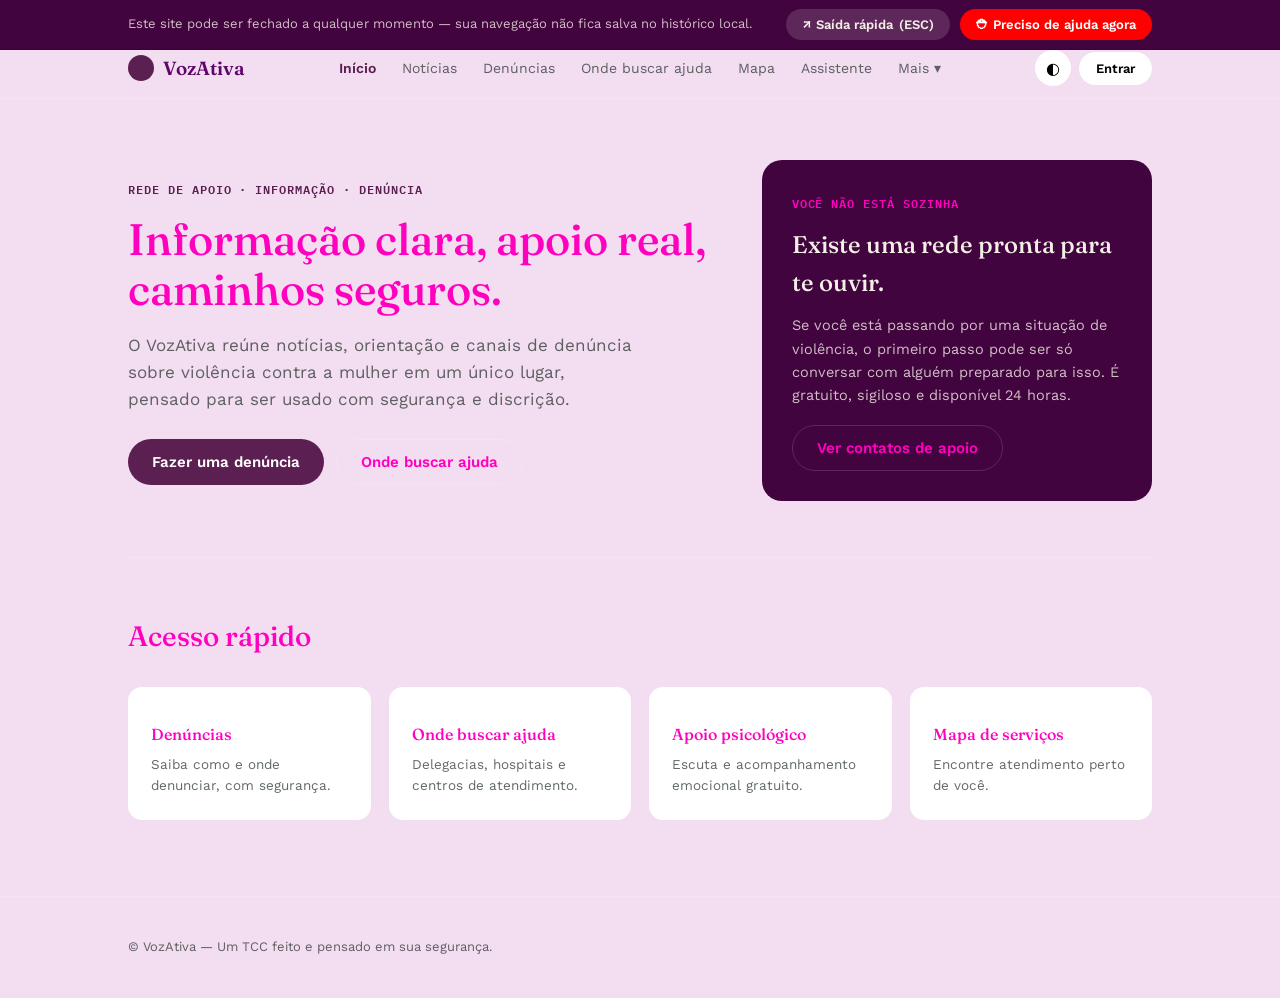
==== index.html @ a2886f84 "Primeiro commit precisamos alterar a aba de noticias" ====
<!DOCTYPE html>
<html lang="pt-BR">

<head>
    <meta charset="UTF-8">

    <!-- Aplica o tema salvo ANTES da página desenhar qualquer coisa,
         para não "piscar" no modo claro ao trocar de página. -->
    <script>
        (function () {
            try {
                var tema = localStorage.getItem('theme');
                if (tema === 'dark' || tema === 'light') {
                    document.documentElement.setAttribute('data-theme', tema);
                }
            } catch (e) {}
        })();
    </script>

    <meta name="viewport" content="width=device-width, initial-scale=1.0">

    <title>VozAtiva — Rede de apoio contra a violência à mulher</title>

    <link rel="preconnect" href="https://fonts.googleapis.com">
    <link rel="preconnect" href="https://fonts.gstatic.com" crossorigin>

    <link
        href="https://fonts.googleapis.com/css2?family=Fraunces:ital,opsz,wght@0,9..144,400;0,9..144,500;0,9..144,600;1,9..144,500&family=Work+Sans:wght@400;500;600;700&family=IBM+Plex+Mono:wght@500;600&display=swap"
        rel="stylesheet"
    >

    <link rel="stylesheet" href="css/common.css">
    <link rel="stylesheet" href="css/index.css">
</head>


<body data-page="home">

    <!-- BARRA DE SEGURANÇA -->
    <div class="safety-bar">
        <div class="safety-inner">
            <span class="safety-msg">
                Este site pode ser fechado a qualquer momento —
                sua navegação não fica salva no histórico local.
            </span>
            <div class="safety-actions">
                <button class="btn-exit" type="button" onclick="quickExit()">
                    ↗ Saída rápida
                    <span class="shortcut">(ESC)</span>
                </button>
                <button class="btn-emergency" type="button" onclick="openEmergency()" style="background-color: red;">
                    ⛑ Preciso de ajuda agora
                </button>
            </div>
        </div>
    </div>


    <!-- NAVEGAÇÃO -->
    <nav class="mainnav">
        <div class="nav-inner">

            <div class="brand">
                <span class="brand-mark"></span>
                VozAtiva
            </div>

            <div class="nav-links" id="navLinks">
                
                <button type="button" data-page="home" onclick="navigateTo('home')">Início</button>
                <button type="button" data-page="noticias" onclick="navigateTo('noticias')">Notícias</button>
                <button type="button" data-page="denuncias" onclick="navigateTo('denuncias')">Denúncias</button>
                <button type="button" data-page="ajuda" onclick="navigateTo('ajuda')">Onde buscar ajuda</button>
                <button type="button" data-page="mapa" onclick="navigateTo('mapa')">Mapa</button>
                <button type="button" data-page="chat" onclick="navigateTo('chat')">Assistente</button>

                <div class="dropdown">
                    <button type="button" onclick="toggleMore(event)">Mais ▾</button>

                    <div class="dropdown-menu hidden" id="moreMenu">
                        <button type="button" data-page="psicologico" onclick="navigateTo('psicologico')">Apoio psicológico</button>
                        <button type="button" data-page="faq" onclick="navigateTo('faq')">Perguntas frequentes</button>
                        <button type="button" data-page="historias" onclick="navigateTo('historias')">Histórias de superação</button>
                        <button type="button" data-page="contatos" onclick="navigateTo('contatos')">Contatos úteis</button>
                        <button type="button" data-page="materiais" onclick="navigateTo('materiais')">Materiais educativos</button>
                        <button type="button" data-page="estatisticas" onclick="navigateTo('estatisticas')">Estatísticas</button>
                        <button type="button" data-page="campanhas" onclick="navigateTo('campanhas')">Campanhas</button>
                    </div>
                </div>
            </div>

            <div class="nav-right">
                <button class="icon-btn" id="themeBtn" type="button" onclick="toggleTheme()" aria-label="Alternar modo escuro">◐</button>
                <button class="login-btn" type="button" onclick="openLogin()">Entrar</button>
            </div>

        </div>
    </nav>


    <!-- CONTEÚDO PRINCIPAL -->
    <main class="wrap">

        <!-- HOME -->
        <section id="page-home" class="page">

            <div class="hero">
                <div class="hero-grid">

                    <div>
                        <span class="eyebrow">Rede de apoio · informação · denúncia</span>

                        <h1>Informação clara, apoio real, caminhos seguros.</h1>

                        <p class="lede">
                            O VozAtiva reúne notícias, orientação e canais de denúncia sobre
                            violência contra a mulher em um único lugar, pensado para ser
                            usado com segurança e discrição.
                        </p>

                        <div class="hero-ctas">
                            <button class="btn-primary" type="button" onclick="navigateTo('denuncias')">Fazer uma denúncia</button>
                            <button class="btn-secondary" type="button" onclick="navigateTo('ajuda')">Onde buscar ajuda</button>
                        </div>
                    </div>

                    <div class="alone-card">
                        <span class="eyebrow">Você não está sozinha</span>
                        <h3>Existe uma rede pronta para te ouvir.</h3>
                        <p>
                            Se você está passando por uma situação de violência, o primeiro
                            passo pode ser só conversar com alguém preparado para isso.
                            É gratuito, sigiloso e disponível 24 horas.
                        </p>

                        <div class="hero-support">
                            <button class="btn-secondary hero-support-btn" type="button" onclick="navigateTo('contatos')">Ver contatos de apoio</button>
                        </div>
                    </div>

                </div>
            </div>


            <div class="section quick-access">
                <div class="section-head"><h2>Acesso rápido</h2></div>

                <div class="grid grid-4">

                    <div class="card qcard" onclick="navigateTo('denuncias')">
                        <div class="ico"></div>
                        <h4>Denúncias</h4>
                        <p>Saiba como e onde denunciar, com segurança.</p>
                    </div>

                    <div class="card qcard" onclick="navigateTo('ajuda')">
                        <div class="ico"></div>
                        <h4>Onde buscar ajuda</h4>
                        <p>Delegacias, hospitais e centros de atendimento.</p>
                    </div>

                    <div class="card qcard" onclick="navigateTo('psicologico')">
                        <div class="ico"></div>
                        <h4>Apoio psicológico</h4>
                        <p>Escuta e acompanhamento emocional gratuito.</p>
                    </div>

                    <div class="card qcard" onclick="navigateTo('mapa')">
                        <div class="ico"></div>
                        <h4>Mapa de serviços</h4>
                        <p>Encontre atendimento perto de você.</p>
                    </div>

                </div>
            </div>

        </section>


        <!-- ONDE BUSCAR AJUDA -->
        <section id="page-ajuda" class="page hidden">

            <div class="page-header">
                <span class="eyebrow"> Onde buscar ajuda</span>
                <h2>Rede de atendimento</h2>
                <p>
                    Diferentes tipos de serviço para diferentes momentos —
                    do acolhimento imediato ao acompanhamento de longo prazo.
                </p>
            </div>

            <div class="grid grid-3 page-grid">

                <div class="card">
                    <h4>Delegacias da Mulher (DEAM)</h4>
                    <p>Unidades especializadas para registrar boletim de ocorrência com equipe treinada.</p>
                </div>

                <div class="card">
                    <h4>Hospitais e prontos-socorros</h4>
                    <p>Atendimento médico e emissão de laudo, essencial em casos de violência física ou sexual.</p>
                </div>

                <div class="card">
                    <h4>CRAS e CREAS</h4>
                    <p>Centros de assistência social com acompanhamento psicossocial e encaminhamentos.</p>
                </div>

                <div class="card">
                    <h4>Casas-abrigo</h4>
                    <p>Acolhimento sigiloso e temporário para mulheres em risco, com os filhos se necessário.</p>
                </div>

                <div class="card">
                    <h4>Defensoria Pública</h4>
                    <p>Orientação jurídica gratuita, incluindo medidas protetivas de urgência.</p>
                </div>

                <div class="card">
                    <h4>Núcleos de Atendimento (NUDEM)</h4>
                    <p>Suporte jurídico e psicológico integrado em alguns municípios.</p>
                </div>

            </div>

        </section>


        <!-- APOIO PSICOLÓGICO -->
        <section id="page-psicologico" class="page hidden">

            <div class="page-header">
                <span class="eyebrow"> Apoio psicológico</span>
                <h2>Cuidar da saúde emocional também é parte do caminho</h2>
                <p>
                    Sair de uma situação de violência costuma envolver medo, culpa e
                    exaustão emocional. Buscar apoio psicológico não é fraqueza —
                    é parte do cuidado.
                </p>
            </div>

            <div class="grid grid-2 page-grid">

                <div class="card">
                    <a href="https://cvv.org.br/"><h4>CVV — Centro de Valorização da Vida</h4></a>
                    <p>Apoio emocional gratuito e sigiloso, 24h, pelo telefone 188, chat ou e-mail.</p>
                </div>

                <div class="card">
                    <a href="https://www.gov.br/saude/pt-br/composicao/saes/desmad/raps/caps"><h4>CAPS — Centros de Atenção Psicossocial</h4></a>
                    <p>Atendimento psicológico e psiquiátrico gratuito pelo SUS, com equipe multiprofissional.</p>
                </div>

                <div class="card">
                    <h4>Grupos de apoio</h4>
                    <p>Rodas de conversa entre mulheres que vivenciaram situações parecidas, muitas vezes oferecidas por ONGs locais.</p>
                </div>

                <div class="card">
                    <h4>Atendimento psicológico em universidades</h4>
                    <p>Clínicas-escola de psicologia costumam oferecer sessões gratuitas ou a preço social.</p>
                </div>

            </div>

        </section>


        <!-- FAQ -->
        <section id="page-faq" class="page hidden">

            <div class="page-header">
                <span class="eyebrow">❓ Perguntas frequentes</span>
                <h2>Dúvidas comuns</h2>
            </div>

            <div id="faqList" class="page-grid"></div>

        </section>


        <!-- HISTÓRIAS -->
        <section id="page-historias" class="page hidden">

            <div class="page-header">
                <span class="eyebrow">📖 Histórias de superação</span>
                <h2>Vozes de quem passou por isso</h2>
                <p>Relatos fictícios, usados apenas como exemplo de conteúdo para o protótipo.</p>
            </div>

            <div class="grid grid-3 page-grid" id="storiesGrid"></div>

        </section>


        <!-- CONTATOS -->
        <section id="page-contatos" class="page hidden">

            <div class="page-header">
                <span class="eyebrow">📞 Contatos úteis</span>
                <h2>Canais de apoio</h2>
            </div>

            <div class="grid grid-3 page-grid">

                <div class="hotline">
                    <div class="num">180</div>
                    <div class="lbl">Central de Atendimento à Mulher</div>
                </div>

                <div class="hotline">
                    <div class="num">190</div>
                    <div class="lbl">Emergência policial</div>
                </div>

                <div class="hotline">
                    <div class="num">188</div>
                    <div class="lbl">CVV — apoio emocional</div>
                </div>

                <div class="hotline">
                    <div class="num">100</div>
                    <div class="lbl">Disque Direitos Humanos</div>
                </div>

                <div class="hotline">
                    <div class="num">129</div>
                    <div class="lbl">Ligue 129 — Defensoria Pública (varia por estado)</div>
                </div>

                <div class="hotline">
                    <div class="num">192</div>
                    <div class="lbl">SAMU — emergência médica</div>
                </div>

            </div>

        </section>


        <!-- MATERIAIS EDUCATIVOS -->
        <section id="page-materiais" class="page hidden">
        
            <div class="page-header">
                <span class="eyebrow">📄 Materiais educativos</span>
                <h2>Cartilhas e guias</h2>
                <p>Materiais de apoio para entender direitos, redes de proteção e rotas de fuga seguras.</p>
            </div>
        
            <div class="grid grid-3 page-grid">
        
                <div class="card">
                    <h4>Guia: Medida protetiva de urgência</h4>
                    <p>Como solicitar e o que esperar do processo.</p>
                    <div class="card-action">
                        <a class="chip-btn"
                           href="pdfs/Tipos mais comuns de medidas protetivas.pdf"
                           target="_blank">
                            📄 Abrir PDF
                        </a>
                    </div>
                </div>
        
                <div class="card">
                    <h4>Cartilha: Lei Maria da Penha</h4>
                    <p>Explicação em linguagem simples dos principais pontos da lei.</p>
                    <div class="card-action">
                        <a class="chip-btn"
                           href="pdfs/Lei Maria da Penha.pdf"
                           target="_blank">
                            📄 Abrir PDF
                        </a>
                    </div>
                </div>
        
                <div class="card">
                    <h4>Guia: Plano de segurança pessoal</h4>
                    <p>Passos práticos para se preparar antes de sair de uma situação de risco.</p>
                    <div class="card-action">
                        <a class="chip-btn"
                           href="pdfs/plano-seguranca.pdf"
                           target="_blank">
                            📄 Abrir PDF
                        </a>
                    </div>
                </div>

                <div class="card">
                    <h4>Guia: Como acolher um relato</h4>
                    <p>Passos práticos para conseguir fornecer ajuda.</p>
                    <div class="card-action">
                        <a class="chip-btn"
                           href="pdfs/Acolher um relato de agressão.pdf"
                           target="_blank">
                            📄 Abrir PDF
                        </a>
                    </div>
                </div>

                <div class="card">
                    <h4>Guia: Como indentificar</h4>
                    <p>sinais de violência ou comportamento agressivo.</p>
                    <div class="card-action">
                        <a class="chip-btn"
                           href="pdfs/Como identificar sinais de violencia ou comportamentos agressivos.pdf"
                           target="_blank">
                            📄 Abrir PDF
                        </a>
                    </div>
                </div>
        
                
                <div class="card">
                    <h4>Guia: Saindo da situação</h4>
                    <p> Mais sobre estar saindo de uma situação abusiva.</p>
                    <div class="card-action">
                        <a class="chip-btn"
                           href="pdfs/Saindo de uma situação abusiva.pdf"
                           target="_blank">
                            📄 Abrir PDF
                        </a>
                    </div>
                </div>

            </div>
        
        </section>
            


        <!-- ESTATÍSTICAS -->
        <section id="page-estatisticas" class="page hidden">

            <div class="page-header">
                <span class="eyebrow">📈 Estatísticas</span>
                <h2>O cenário em números</h2>
                <p>Números ilustrativos para fins de protótipo — substituir por dados oficiais na versão final.</p>
            </div>

            <div class="grid grid-4 page-grid">

                <div class="card stat-card">
                    <div class="stat-num">600 mil</div>
                    <div class="stat-lbl">Registros de violência doméstica em 2026</div>
                </div>

                <div class="card stat-card">
                    <div class="stat-num">54%</div>
                    <div class="stat-lbl">Casos praticados por parceiro ou ex-parceiro</div>
                </div>

                <div class="card stat-card">
                    <div class="stat-num">180</div>
                    <div class="stat-lbl">Canal mais usado para denúncia</div>
                </div>

                <div class="card stat-card">
                    <div class="stat-num">+70%</div>
                    <div class="stat-lbl">Aumento de buscas por medida protetiva</div>
                </div>

            </div>

            <p class="stat-note">
                *Valores ilustrativos de exemplo — devem ser substituídos por fontes reais e citadas no TCC.
            </p>

        </section>


        <!-- CAMPANHAS -->
        <section id="page-campanhas" class="page hidden">

            <div class="page-header">
                <span class="eyebrow">📢 Campanhas</span>
                <h2>Mobilização e conscientização</h2>
            </div>

            <div class="grid grid-3 page-grid" id="campaignGrid"></div>

        </section>

    </main>


    <!-- RODAPÉ -->
    <footer>
        <div class="wrap foot-grid">
            <div>
                © VozAtiva — Um TCC feito e pensado em sua segurança.
            </div>
        </div>
    </footer>


    <!-- MODAL DE EMERGÊNCIA -->
    <div id="emergencyModal" class="modal-overlay hidden">
        <div class="modal-box">
            <h3>Precisa de ajuda agora?</h3>
            <p>
                Se você está em perigo imediato, ligue para um dos números abaixo.
                É gratuito e funciona 24 horas.
            </p>

            <div class="hotline-row modal-hotlines">
                <div class="hotline">
                    <div class="num">190</div>
                    <div class="lbl">Polícia</div>
                </div>
                <div class="hotline">
                    <div class="num">180</div>
                    <div class="lbl">Central da Mulher</div>
                </div>
            </div>

            <button class="modal-close" type="button" onclick="closeModal('emergencyModal')">Fechar</button>
        </div>
    </div>


    <!-- MODAL DE LOGIN -->

    <div id="loginModal" class="modal-overlay hidden">
        <div class="modal-box">
    
        <!-- TELA DE LOGIN -->
        <div id="telaLogin">
    
            <h3>Entrar</h3>
    
            <p>
                Entre na sua conta para acessar seus materiais favoritos
                e comentar nas notícias.
            </p>
    
            <div class="form-row">
                <label for="loginEmail">E-mail</label>
                <input 
                    id="loginEmail" 
                    type="email" 
                    placeholder="seu@email.com"
                >
            </div>
    
            <div class="form-row">
                <label for="loginSenha">Senha</label>
                <input 
                    id="loginSenha" 
                    type="password" 
                    placeholder="••••••••"
                >
            </div>
    
            <button 
                id="btnEntrar" 
                class="modal-close" 
                type="button"
            >
                Entrar

            </button>

            <p class="trocar-tela">
                Ainda não tem uma conta? Cadastre-se!
                <button id="btnMostrarCadastro" type="button">
                    Cadastre-se
                 </button>
            </p>
    
        </div>
    
    
        <!-- TELA DE CADASTRO -->
        <div id="telaCadastro" class="hidden">
    
            <h3>Criar conta</h3>
    
            <p>
                Cadastre-se para criar sua conta no VozAtiva.
            </p>
    
            <div class="form-row">
                <label for="cadastroNome">Nome</label>
                <input 
                    id="cadastroNome" 
                    type="text" 
                    placeholder="Seu nome"
                >
            </div>
    
            <div class="form-row">
                <label for="cadastroEmail">E-mail</label>
                <input 
                    id="cadastroEmail" 
                    type="email" 
                    placeholder="seu@email.com"
                >
            </div>
    
            <div class="form-row">
                <label for="cadastroSenha">Senha</label>
                <input 
                    id="cadastroSenha" 
                    type="password" 
                    placeholder="••••••••"
                >
            </div>
    
            <div class="form-row">
                <label for="cadastroSenhaConfirmacao">
                    Confirmar senha
                </label>
                <input 
                    id="cadastroSenhaConfirmacao" 
                    type="password" 
                    placeholder="••••••••"
                >
            </div>
    
            <button 
                id="btnCadastrar" 
                class="modal-close" 
                type="button"
            >
                Criar conta
            </button>
    
            <p class="trocar-tela">
                Já tem uma conta?
                <button id="btnMostrarLogin" type="button">
                    Entrar
                </button>
            </p>
    
        </div>
    
    </div>

    
    </div>
    
    </div>


    <script src="js/common.js"></script>
    <script src="js/index.js"></script>

</body>

</html>
---- css/common.css ----
:root{
  --ink:#ff00bf;
  --paper:#f3ddf0;
  --paper-2:#F1ECE1;
  --card:#FFFFFF;
  --teal:#5c1f51;
  --teal-deep:#42043e;
  --teal-tint:#E4F0EB;
  --amber:#ff00bf;
  --amber-tint:#F8ECD8;
  --brick:#A6332B;
  --brick-tint:#F6E2DF;
  --violet:#6B4E8E;
  --violet-tint:#ECE6F3;
  --line:rgba(255, 255, 255, 0.14);
  --text-soft:rgba(22,36,28,0.68);
  --text-faint:rgba(22,36,28,0.48);
  --radius:14px;
  --font-display:'Fraunces',serif;
  --font-body:'Work Sans',sans-serif;
  --font-mono:'IBM Plex Mono',monospace;
}

[data-theme="dark"]{
  --ink:#F3EFE6;
  --paper:#12201A;
  --paper-2:#0D1712;
  --card:#182A22;
  --teal:#ac22d5;
  --teal-deep:#5f056b;
  --teal-tint:#1B3A31;
  --amber:#bc0000;
  --amber-tint:#3A2E17;
  --brick:#E58079;
  --brick-tint:#3A1E1B;
  --violet:#B7A0D6;
  --violet-tint:#2C2440;
  --line:rgba(243,239,230,0.14);
  --text-soft:rgba(243,239,230,0.68);
  --text-faint:rgba(243,239,230,0.48);
}

*{box-sizing:border-box;}
html{scroll-behavior:smooth;}

body{
  margin:0;
  background:var(--paper);
  color:#5f056b;
  font-family:var(--font-body);
  line-height:1.6;
  transition:background .25s ease,color .25s ease;
  padding-top:96px;
}

h1,h2,h3,h4{
  font-family:var(--font-display);
  font-weight:500;
  margin:0;
  color:var(--ink);
}

p{margin:0;}
a{color:inherit;}
button{font-family:var(--font-body);cursor:pointer;}

.eyebrow{
  font-family:var(--font-mono);
  font-size:12px;
  letter-spacing:.08em;
  text-transform:uppercase;
  color:var(--teal);
  font-weight:600;
}

.wrap{max-width:1080px;margin:0 auto;padding:0 28px;}
.hidden{display:none !important;}

/* ============ BOTÕES GENÉRICOS ============ */
.btn-primary{
  background:var(--teal);
  color:#fff;
  border:none;
  border-radius:999px;
  padding:13px 24px;
  font-size:15px;
  font-weight:600;
}

.btn-secondary{
  background:transparent;
  color:var(--ink);
  border:1px solid var(--line);
  border-radius:999px;
  padding:13px 24px;
  font-size:15px;
  font-weight:600;
}

.chip-btn{
  border:1px solid var(--line);
  background:transparent;
  border-radius:999px;
  padding:5px 11px;
  font-size:12px;
  color:var(--text-soft);
}

/* ============ SAFETY BAR ============ */
.safety-bar{
  position:fixed;
  top:0;left:0;right:0;
  z-index:1000;
  background:var(--teal-deep);
  color:#F3EFE6;
  border-bottom:1px solid rgba(0,0,0,0.15);
}
.safety-inner{
  max-width:1080px;
  margin:0 auto;
  padding:9px 28px;
  display:flex;
  align-items:center;
  justify-content:space-between;
  gap:12px;
  flex-wrap:wrap;
}
.safety-msg{font-size:13px;color:rgba(243,239,230,0.8);}
.safety-actions{display:flex;gap:10px;}

.btn-exit,.btn-emergency{
  border:none;
  border-radius:999px;
  padding:8px 16px;
  font-size:13px;
  font-weight:600;
  display:inline-flex;
  align-items:center;
  gap:6px;
}
.btn-exit{background:rgba(255,255,255,0.14);color:#F3EFE6;}
.btn-exit:hover{background:rgba(255,255,255,0.24);}
.btn-emergency{background:var(--brick);color:#fff;}
.btn-emergency:hover{background:#8f2a23;}

/* ============ MAIN NAV ============ */
.mainnav{
  position:fixed;
  top:38px;left:0;right:0;
  z-index:999;
  background:var(--paper);
  border-bottom:1px solid var(--line);
}

.nav-inner{
  max-width:1080px;
  margin:0 auto;
  padding:12px 28px;
  display:flex;
  align-items:center;
  justify-content:space-between;
  gap:16px;
}

.brand{
  display:flex;
  align-items:center;
  gap:9px;
  font-family:var(--font-display);
  font-size:19px;
  font-weight:600;
}

.brand-mark{
  width:26px;height:26px;
  border-radius:50%;
  background:var(--teal);
  flex-shrink:0;
}

.nav-links{display:flex;gap:4px;flex-wrap:wrap;}

.nav-links button{
  background:none;
  border:none;
  font-size:14px;
  color:var(--text-soft);
  padding:8px 11px;
  border-radius:8px;
}
.nav-links button:hover{background:var(--teal-tint);color:var(--teal);}
.nav-links button.active{color:var(--teal);font-weight:600;}

.nav-right{display:flex;align-items:center;gap:8px;}

.icon-btn{
  width:36px;height:36px;
  border-radius:50%;
  border:1px solid var(--line);
  background:var(--card);
  display:flex;
  align-items:center;
  justify-content:center;
  font-size:16px;
}

.login-btn{
  border:1px solid var(--line);
  background:var(--card);
  border-radius:999px;
  padding:8px 16px;
  font-size:13px;
  font-weight:600;
}

.dropdown{position:relative;}
.dropdown-menu{
  position:absolute;
  top:calc(100% + 8px);
  left:0;
  background:var(--card);
  border:1px solid var(--line);
  border-radius:12px;
  padding:6px;
  min-width:200px;
  box-shadow:0 12px 28px rgba(0,0,0,0.12);
}
.dropdown-menu button{display:block;width:100%;text-align:left;}

/* ============ GRID / CARD GENÉRICOS ============ */
.grid{display:grid;gap:18px;}
.grid-4{grid-template-columns:repeat(4,1fr);}
.grid-3{grid-template-columns:repeat(3,1fr);}
.grid-2{grid-template-columns:repeat(2,1fr);}

.card{
  background:var(--card);
  border:1px solid var(--line);
  border-radius:var(--radius);
  padding:22px;
}

/* ============ CABEÇALHO DE PÁGINAS INTERNAS ============ */
.page-header{padding:44px 0 8px;}
.page-header h2{font-size:32px;margin:8px 0 10px;}
.page-header p{color:var(--text-soft);max-width:62ch;font-size:15px;}
.page-grid{margin-top:24px;}
.page-top{margin-top:12px;}
.section-top{margin-top:32px;}

/* ============ HOTLINES (usado em Denúncias e Contatos) ============ */
.hotline-row{display:flex;gap:14px;flex-wrap:wrap;margin-top:18px;}
.hotline{
  background:var(--card);
  border:1px solid var(--line);
  border-radius:12px;
  padding:16px 20px;
  min-width:150px;
}
.hotline .num{
  font-family:var(--font-mono);
  font-size:22px;
  font-weight:600;
  color:var(--teal);
}
.hotline .lbl{font-size:12.5px;color:var(--text-soft);margin-top:4px;}

/* ============ FORM-ROW (usado no modal de Login e no form de Denúncias) ============ */
.form-row{margin-bottom:16px;}
.form-row label{display:block;font-size:13px;font-weight:600;margin-bottom:6px;}
.form-row input,
.form-row select,
.form-row textarea{
  width:100%;
  border:1px solid var(--line);
  border-radius:9px;
  padding:11px 13px;
  background:var(--paper);
  color:var(--ink);
  font-family:var(--font-body);
  font-size:14px;
}
.form-row textarea{resize:vertical;min-height:100px;}
.checkbox-label{display:flex;align-items:center;gap:8px;font-weight:400 !important;}

/* ============ FOOTER ============ */
footer{border-top:1px solid var(--line);padding:40px 0;margin-top:20px;}
.foot-grid{
  display:flex;
  justify-content:space-between;
  flex-wrap:wrap;
  gap:24px;
  font-size:13px;
  color:var(--text-soft);
}
.social-links{display:flex;gap:14px;}

/* ============ MODAL (emergência / login) ============ */
.modal-overlay{
  position:fixed;
  inset:0;
  background:rgba(0,0,0,0.5);
  z-index:2000;
  display:flex;
  align-items:center;
  justify-content:center;
  padding:20px;
}
.modal-box{
  background:var(--card);
  border-radius:16px;
  padding:28px;
  max-width:420px;
  width:100%;
}
.modal-box h3{font-size:20px;margin-bottom:10px;}
.modal-box p{font-size:13.5px;color:var(--text-soft);margin-bottom:16px;}
.modal-close{
  border:none;
  background:var(--teal);
  color:#fff;
  border-radius:999px;
  padding:10px 20px;
  font-weight:600;
  font-size:13.5px;
}
.modal-hotlines{margin-top:0;}

/* ============ RESPONSIVIDADE ============ */
@media (max-width: 820px) {
  .hero-grid{grid-template-columns:1fr;}
  .grid-4{grid-template-columns:repeat(2,1fr);}
  .grid-3{grid-template-columns:repeat(2,1fr);}
  .nav-links{display:none;}
  body{padding-top:118px;}
}

@media (max-width: 520px) {
  .grid-4,.grid-3,.grid-2{grid-template-columns:1fr;}
  .hero h1{font-size:32px;}
  .comment-form{flex-direction:column;}
  .comment-form button{width:100%;}
  .map-search{flex-direction:column;}
  .map-search button{padding:11px 20px;}
  .alert-box{flex-direction:column;}
}
---- css/index.css ----
/* ============ HERO ============ */
.hero{padding:64px 0 56px;}
.hero-grid{display:grid;grid-template-columns:1.2fr 0.8fr;gap:48px;align-items:center;}
.hero h1{font-size:44px;line-height:1.12;margin:14px 0 18px;}
.hero p.lede{font-size:17px;color:var(--text-soft);max-width:46ch;margin-bottom:26px;}
.hero-ctas{display:flex;gap:12px;flex-wrap:wrap;}

.alone-card{background:var(--teal-deep);color:#F3EFE6;border-radius:20px;padding:30px;}
.alone-card .eyebrow{color:var(--amber);}
.alone-card h3{font-size:24px;color:#F3EFE6;margin:10px 0 12px;}
.alone-card p{color:rgba(243,239,230,0.8);font-size:14.5px;}
.hero-support{margin-top:18px;}

/* ============ ACESSO RÁPIDO ============ */
.section{padding:56px 0;border-top:1px solid var(--line);}
.section-head{
  display:flex;
  align-items:baseline;
  justify-content:space-between;
  margin-bottom:28px;
  flex-wrap:wrap;
  gap:8px;
}
.section-head h2{font-size:28px;}

.qcard{cursor:pointer;transition:transform .15s ease,border-color .15s ease;}
.qcard:hover{transform:translateY(-2px);border-color:var(--teal);}
.qcard .ico{font-size:22px;}
.qcard h4{font-size:16px;margin:12px 0 6px;}
.qcard p{font-size:13.5px;color:var(--text-soft);}

/* ============ FAQ ============ */
.faq-item{border-bottom:1px solid var(--line);padding:16px 0;}
.faq-q{display:flex;justify-content:space-between;align-items:center;cursor:pointer;font-weight:600;font-size:15px;}
.faq-a{max-height:0;overflow:hidden;transition:max-height 0.25s ease;font-size:14px;color:var(--text-soft);}
.faq-a-inner{padding-top:10px;}
.faq-item.open .faq-a{max-height:200px;}
.faq-item.open .chev{transform:rotate(180deg);}
.chev{transition:transform 0.2s ease;}

/* ============ HISTÓRIAS ============ */
.story-card{padding:22px;}
.story-quote{font-family:var(--font-display);font-style:italic;font-size:16px;line-height:1.5;margin-bottom:14px;}
.story-who{font-size:12.5px;color:var(--text-faint);}

/* ============ ESTATÍSTICAS ============ */
.stat-card{padding:22px;text-align:left;}
.stat-num{font-family:var(--font-mono);font-size:30px;font-weight:600;color:rgb(255, 0, 0);}
.stat-lbl{font-size:13px;color:var(--text-soft);margin-top:6px;}
.stat-note{font-size:11.5px;color:var(--text-faint);margin-top:24px;}

/* ============ CAMPANHAS ============ */
.campaign-card{padding:0;overflow:hidden;}
.campaign-band{height:8px;background:var(--amber);}
.campaign-body{padding:20px;}

/* ============ MATERIAIS ============ */
.card-action{margin-top:14px;}

/* ============ EDUCAÇÃO ============ */
.edu-card{display:flex;gap:14px;align-items:flex-start;}
.edu-tag{
  font-family:var(--font-mono);
  font-size:10.5px;
  background:var(--violet-tint);
  color:var(--violet);
  padding:3px 8px;
  border-radius:6px;
  text-transform:uppercase;
}
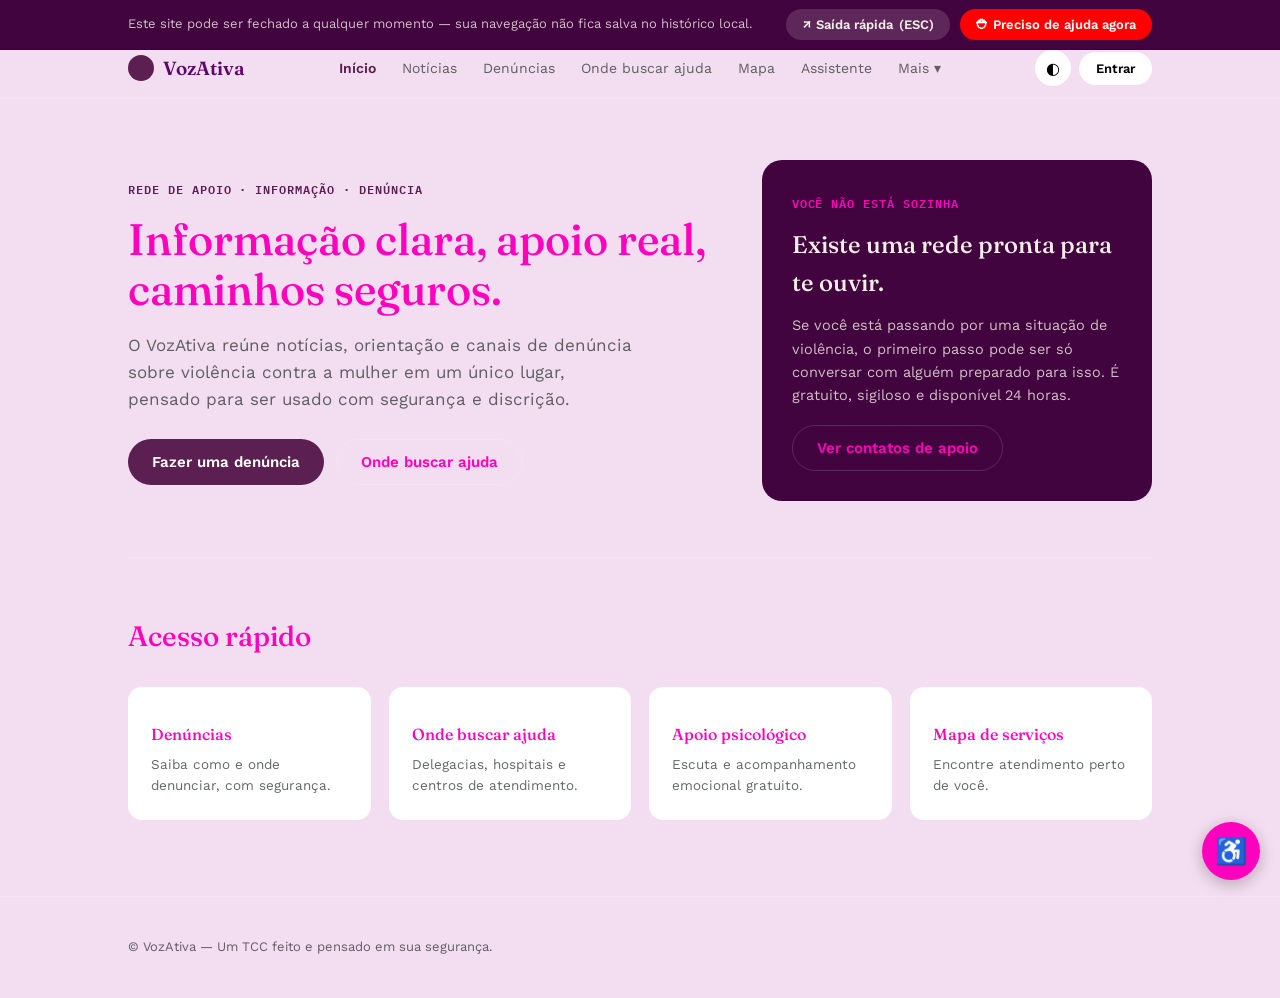
==== commit 4d179909: "Acessibilidade adicionando acessibilidade ao site, ainda é preciso editar um pouco de seu css" ====
--- a/index.html
+++ b/index.html
@@ -31,6 +31,7 @@
 
     <link rel="stylesheet" href="css/common.css">
     <link rel="stylesheet" href="css/index.css">
+    <link rel="stylesheet" href="css/acessibilidade.css">
 </head>
 
 
@@ -641,9 +642,33 @@
     
     </div>
 
+    <!-- =====================================================
+     VLIBRAS
+===================================================== -->
+
+<div vw class="enabled">
+
+    <div vw-access-button class="active"></div>
+
+    <div vw-plugin-wrapper>
+
+        <div class="vw-plugin-top-wrapper"></div>
+
+    </div>
+
+</div>
+
+<script src="https://vlibras.gov.br/app/vlibras-plugin.js"></script>
+
+<script>
+    new window.VLibras.Widget(
+        "https://vlibras.gov.br/app"
+    );
+</script>
 
     <script src="js/common.js"></script>
     <script src="js/index.js"></script>
+    <script src="js/acessibilidade.js"></script>
 
 </body>
 
--- a/css/acessibilidade.css
+++ b/css/acessibilidade.css
@@ -0,0 +1,206 @@
+/* =========================================================
+   ACESSIBILIDADE - VOZATIVA
+========================================================= */
+
+/* Botão principal */
+#botaoAcessibilidade {
+    position: fixed;
+    right: 20px;
+    bottom: 20px;
+    z-index: 99998;
+
+    width: 58px;
+    height: 58px;
+
+    border: none;
+    border-radius: 50%;
+
+    background: #ff00bf;
+    color: white;
+
+    font-size: 26px;
+    cursor: pointer;
+
+    box-shadow: 0 4px 15px rgba(0, 0, 0, 0.25);
+
+    display: flex;
+    align-items: center;
+    justify-content: center;
+
+    transition: 0.2s;
+}
+
+#botaoAcessibilidade:hover {
+    transform: scale(1.08);
+}
+
+/* Painel */
+#acessibilidadePainel {
+    position: fixed;
+    right: 20px;
+    bottom: 90px;
+
+    width: 280px;
+
+    background: white;
+    color: #222;
+
+    border-radius: 15px;
+
+    padding: 18px;
+
+    box-shadow: 0 5px 25px rgba(0, 0, 0, 0.25);
+
+    z-index: 99997;
+
+    display: none;
+}
+
+/* Painel aberto */
+#acessibilidadePainel.aberto {
+    display: block;
+}
+
+/* Título */
+#acessibilidadePainel h2 {
+    margin: 0 0 15px 0;
+
+    font-size: 20px;
+    color: #ff00bf;
+}
+
+/* Botões */
+.acessibilidade-opcao {
+    width: 100%;
+
+    border: none;
+    border-radius: 9px;
+
+    padding: 11px;
+
+    margin-bottom: 8px;
+
+    background: #f2f2f2;
+    color: #222;
+
+    font-size: 15px;
+
+    cursor: pointer;
+
+    text-align: left;
+
+    transition: 0.2s;
+}
+
+.acessibilidade-opcao:hover {
+    background: #e5e5e5;
+}
+
+/* Botão ativado */
+.acessibilidade-opcao.ativo {
+    background: #ff00bf;
+    color: white;
+}
+
+/* Separador */
+.acessibilidade-separador {
+    height: 1px;
+
+    background: #ddd;
+
+    margin: 14px 0;
+}
+
+/* Informação */
+.acessibilidade-info {
+    font-size: 12px;
+
+    line-height: 1.4;
+
+    color: #666;
+
+    margin-top: 10px;
+}
+
+/* Tamanho da fonte */
+body.acessibilidade-fonte-grande {
+    font-size: 120%;
+}
+
+body.acessibilidade-fonte-maior {
+    font-size: 140%;
+}
+
+body.acessibilidade-fonte-normal {
+    font-size: 100%;
+}
+
+/* Garantir que elementos de texto acompanhem o tamanho */
+body.acessibilidade-fonte-grande p,
+body.acessibilidade-fonte-grande li,
+body.acessibilidade-fonte-grande a,
+body.acessibilidade-fonte-grande button,
+body.acessibilidade-fonte-grande label,
+body.acessibilidade-fonte-grande input,
+body.acessibilidade-fonte-grande textarea,
+body.acessibilidade-fonte-grande select {
+    font-size: 1.2em;
+}
+
+body.acessibilidade-fonte-maior p,
+body.acessibilidade-fonte-maior li,
+body.acessibilidade-fonte-maior a,
+body.acessibilidade-fonte-maior button,
+body.acessibilidade-fonte-maior label,
+body.acessibilidade-fonte-maior input,
+body.acessibilidade-fonte-maior textarea,
+body.acessibilidade-fonte-maior select {
+    font-size: 1.4em;
+}
+
+/* Destacar elemento que está sendo lido */
+.elemento-sendo-lido {
+    outline: 3px solid #ff00bf !important;
+    outline-offset: 3px !important;
+}
+
+/* Modo alto contraste */
+body.alto-contraste {
+    background: #000 !important;
+    color: #fff !important;
+}
+
+body.alto-contraste * {
+    background-color: #000 !important;
+    color: #fff !important;
+    border-color: #fff !important;
+}
+
+body.alto-contraste a {
+    color: #ffff00 !important;
+}
+
+/* VLibras */
+[vw] {
+    z-index: 99990 !important;
+}
+
+/* Celular */
+@media (max-width: 600px) {
+
+    #botaoAcessibilidade {
+        right: 12px;
+        bottom: 12px;
+
+        width: 52px;
+        height: 52px;
+    }
+
+    #acessibilidadePainel {
+        right: 12px;
+        bottom: 75px;
+
+        width: calc(100% - 24px);
+        max-width: 300px;
+    }
+}
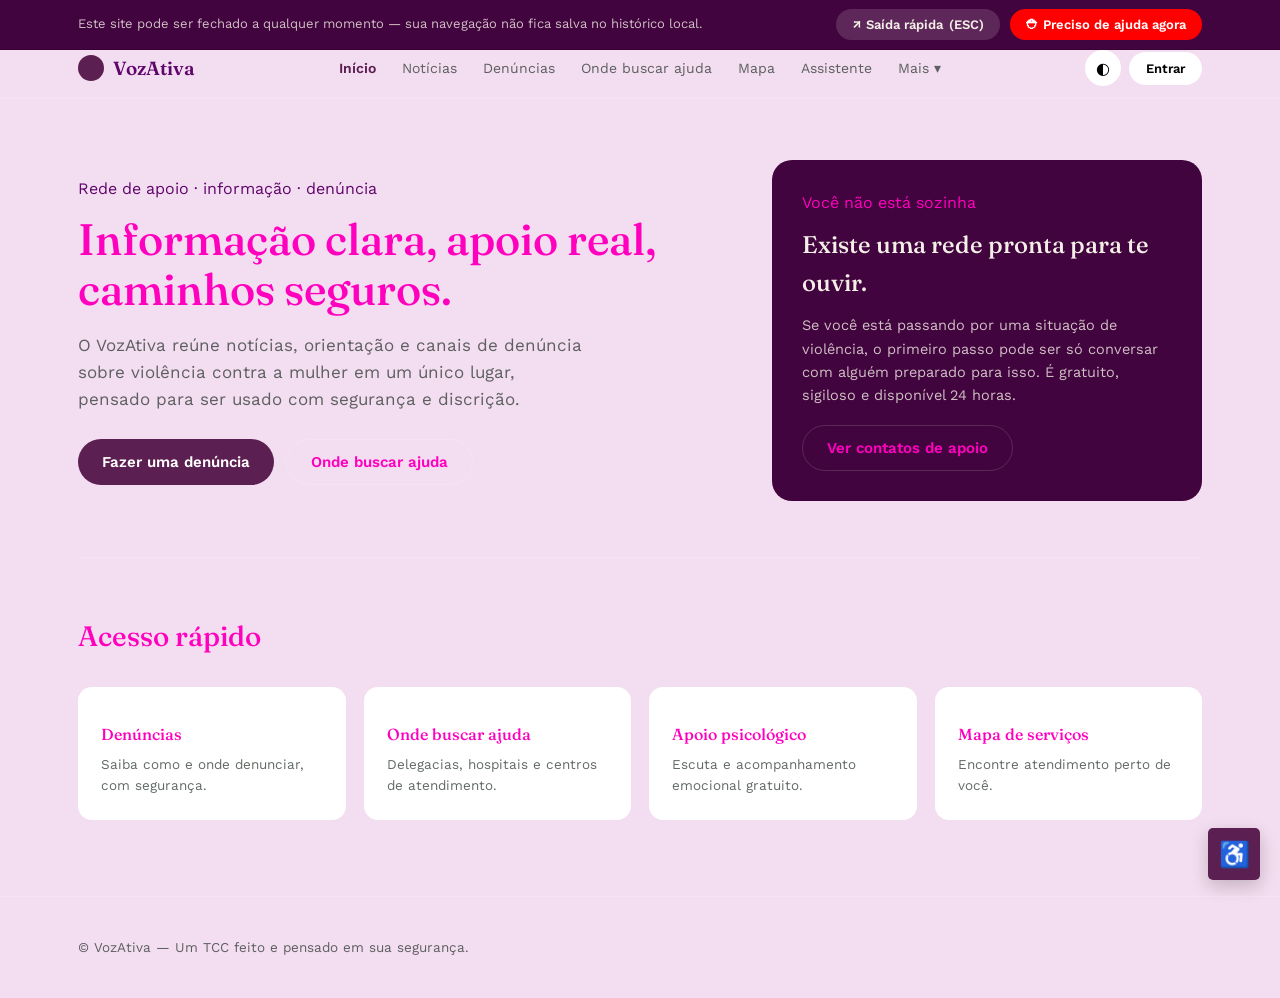
==== commit 9adc81b1: "fizemos QUASE tudo... rs AAAAAAAAAAAAAAAAAAAAAAAAAAAAAAAAAAAAAAAAAAAAAAAAAAAAAAAAAAAAAAAAAAAAAAAAAAA" ====
--- a/index.html
+++ b/index.html
@@ -56,47 +56,143 @@
         </div>
     </div>
 
-
-    <!-- NAVEGAÇÃO -->
-    <nav class="mainnav">
-        <div class="nav-inner">
-
-            <div class="brand">
-                <span class="brand-mark"></span>
-                VozAtiva
-            </div>
-
-            <div class="nav-links" id="navLinks">
-                
-                <button type="button" data-page="home" onclick="navigateTo('home')">Início</button>
-                <button type="button" data-page="noticias" onclick="navigateTo('noticias')">Notícias</button>
-                <button type="button" data-page="denuncias" onclick="navigateTo('denuncias')">Denúncias</button>
-                <button type="button" data-page="ajuda" onclick="navigateTo('ajuda')">Onde buscar ajuda</button>
-                <button type="button" data-page="mapa" onclick="navigateTo('mapa')">Mapa</button>
-                <button type="button" data-page="chat" onclick="navigateTo('chat')">Assistente</button>
-
-                <div class="dropdown">
-                    <button type="button" onclick="toggleMore(event)">Mais ▾</button>
-
-                    <div class="dropdown-menu hidden" id="moreMenu">
-                        <button type="button" data-page="psicologico" onclick="navigateTo('psicologico')">Apoio psicológico</button>
-                        <button type="button" data-page="faq" onclick="navigateTo('faq')">Perguntas frequentes</button>
-                        <button type="button" data-page="historias" onclick="navigateTo('historias')">Histórias de superação</button>
-                        <button type="button" data-page="contatos" onclick="navigateTo('contatos')">Contatos úteis</button>
-                        <button type="button" data-page="materiais" onclick="navigateTo('materiais')">Materiais educativos</button>
-                        <button type="button" data-page="estatisticas" onclick="navigateTo('estatisticas')">Estatísticas</button>
-                        <button type="button" data-page="campanhas" onclick="navigateTo('campanhas')">Campanhas</button>
-                    </div>
-                </div>
-            </div>
-
-            <div class="nav-right">
-                <button class="icon-btn" id="themeBtn" type="button" onclick="toggleTheme()" aria-label="Alternar modo escuro">◐</button>
-                <button class="login-btn" type="button" onclick="openLogin()">Entrar</button>
-            </div>
-
+<!-- NAVEGAÇÃO -->
+<nav class="mainnav">
+    <div class="nav-inner">
+
+        <div class="brand">
+            <span class="brand-mark"></span>
+            VozAtiva
         </div>
-    </nav>
+
+        <!-- LINKS DO MENU -->
+        <div class="nav-links" id="navLinks">
+
+            <button type="button" data-page="home" onclick="navigateTo('home')">
+                Início
+            </button>
+
+            <button type="button" data-page="noticias" onclick="navigateTo('noticias')">
+                Notícias
+            </button>
+
+            <button type="button" data-page="denuncias" onclick="navigateTo('denuncias')">
+                Denúncias
+            </button>
+
+            <button type="button" data-page="ajuda" onclick="navigateTo('ajuda')">
+                Onde buscar ajuda
+            </button>
+
+            <button type="button" data-page="mapa" onclick="navigateTo('mapa')">
+                Mapa
+            </button>
+
+            <button type="button" data-page="chat" onclick="navigateTo('chat')">
+                Assistente
+            </button>
+
+            <!-- MAIS -->
+            <div class="dropdown">
+
+                <button
+                    type="button"
+                    class="mais-btn"
+                    onclick="toggleMore(event)"
+                >
+                    Mais ▾
+                </button>
+
+                <div class="dropdown-menu hidden" id="moreMenu">
+
+                    <button
+                        type="button"
+                        data-page="psicologico"
+                        onclick="navigateTo('psicologico')"
+                    >
+                        Apoio psicológico
+                    </button>
+
+                    <button
+                        type="button"
+                        data-page="faq"
+                        onclick="navigateTo('faq')"
+                    >
+                        Perguntas frequentes
+                    </button>
+
+                    <button
+                        type="button"
+                        data-page="historias"
+                        onclick="navigateTo('historias')"
+                    >
+                        Histórias de superação
+                    </button>
+
+                    <button
+                        type="button"
+                        data-page="contatos"
+                        onclick="navigateTo('contatos')"
+                    >
+                        Contatos úteis
+                    </button>
+
+                    <button
+                        type="button"
+                        data-page="materiais"
+                        onclick="navigateTo('materiais')"
+                    >
+                        Materiais educativos
+                    </button>
+
+                    <button
+                        type="button"
+                        data-page="estatisticas"
+                        onclick="navigateTo('estatisticas')"
+                    >
+                        Estatísticas
+                    </button>
+
+                    <button
+                        type="button"
+                        data-page="campanhas"
+                        onclick="navigateTo('campanhas')"
+                    >
+                        Campanhas
+                    </button>
+
+                </div>
+            </div>
+
+        </div>
+
+        <!-- LADO DIREITO -->
+        <div class="nav-right">
+
+            <button
+                class="icon-btn"
+                id="themeBtn"
+                type="button"
+                onclick="toggleTheme()"
+                aria-label="Alternar modo escuro"
+            >
+                ◐
+            </button>
+
+            <button
+                class="login-btn"
+                type="button"
+                onclick="openLogin()"
+            >
+                Entrar
+            </button>
+
+        </div>
+
+    </div>
+</nav>
+
+
 
 
     <!-- CONTEÚDO PRINCIPAL -->
@@ -462,9 +558,6 @@
 
             </div>
 
-            <p class="stat-note">
-                *Valores ilustrativos de exemplo — devem ser substituídos por fontes reais e citadas no TCC.
-            </p>
 
         </section>
 
@@ -670,6 +763,7 @@
     <script src="js/index.js"></script>
     <script src="js/acessibilidade.js"></script>
 
+
 </body>
 
 </html>
--- a/css/common.css
+++ b/css/common.css
@@ -1,346 +1,1626 @@
-:root{
-  --ink:#ff00bf;
-  --paper:#f3ddf0;
-  --paper-2:#F1ECE1;
-  --card:#FFFFFF;
-  --teal:#5c1f51;
-  --teal-deep:#42043e;
-  --teal-tint:#E4F0EB;
-  --amber:#ff00bf;
-  --amber-tint:#F8ECD8;
-  --brick:#A6332B;
-  --brick-tint:#F6E2DF;
-  --violet:#6B4E8E;
-  --violet-tint:#ECE6F3;
-  --line:rgba(255, 255, 255, 0.14);
-  --text-soft:rgba(22,36,28,0.68);
-  --text-faint:rgba(22,36,28,0.48);
-  --radius:14px;
-  --font-display:'Fraunces',serif;
-  --font-body:'Work Sans',sans-serif;
-  --font-mono:'IBM Plex Mono',monospace;
-}
-
-[data-theme="dark"]{
-  --ink:#F3EFE6;
-  --paper:#12201A;
-  --paper-2:#0D1712;
-  --card:#182A22;
-  --teal:#ac22d5;
-  --teal-deep:#5f056b;
-  --teal-tint:#1B3A31;
-  --amber:#bc0000;
-  --amber-tint:#3A2E17;
-  --brick:#E58079;
-  --brick-tint:#3A1E1B;
-  --violet:#B7A0D6;
-  --violet-tint:#2C2440;
-  --line:rgba(243,239,230,0.14);
-  --text-soft:rgba(243,239,230,0.68);
-  --text-faint:rgba(243,239,230,0.48);
-}
-
-*{box-sizing:border-box;}
-html{scroll-behavior:smooth;}
-
-body{
-  margin:0;
-  background:var(--paper);
-  color:#5f056b;
-  font-family:var(--font-body);
-  line-height:1.6;
-  transition:background .25s ease,color .25s ease;
-  padding-top:96px;
-}
-
-h1,h2,h3,h4{
-  font-family:var(--font-display);
-  font-weight:500;
-  margin:0;
-  color:var(--ink);
-}
-
-p{margin:0;}
-a{color:inherit;}
-button{font-family:var(--font-body);cursor:pointer;}
-
-.eyebrow{
-  font-family:var(--font-mono);
-  font-size:12px;
-  letter-spacing:.08em;
-  text-transform:uppercase;
-  color:var(--teal);
-  font-weight:600;
-}
-
-.wrap{max-width:1080px;margin:0 auto;padding:0 28px;}
-.hidden{display:none !important;}
-
-/* ============ BOTÕES GENÉRICOS ============ */
-.btn-primary{
-  background:var(--teal);
-  color:#fff;
-  border:none;
-  border-radius:999px;
-  padding:13px 24px;
-  font-size:15px;
-  font-weight:600;
-}
-
-.btn-secondary{
-  background:transparent;
-  color:var(--ink);
-  border:1px solid var(--line);
-  border-radius:999px;
-  padding:13px 24px;
-  font-size:15px;
-  font-weight:600;
-}
-
-.chip-btn{
-  border:1px solid var(--line);
-  background:transparent;
-  border-radius:999px;
-  padding:5px 11px;
-  font-size:12px;
-  color:var(--text-soft);
-}
-
-/* ============ SAFETY BAR ============ */
-.safety-bar{
-  position:fixed;
-  top:0;left:0;right:0;
-  z-index:1000;
-  background:var(--teal-deep);
-  color:#F3EFE6;
-  border-bottom:1px solid rgba(0,0,0,0.15);
-}
-.safety-inner{
-  max-width:1080px;
-  margin:0 auto;
-  padding:9px 28px;
-  display:flex;
-  align-items:center;
-  justify-content:space-between;
-  gap:12px;
-  flex-wrap:wrap;
-}
-.safety-msg{font-size:13px;color:rgba(243,239,230,0.8);}
-.safety-actions{display:flex;gap:10px;}
-
-.btn-exit,.btn-emergency{
-  border:none;
-  border-radius:999px;
-  padding:8px 16px;
-  font-size:13px;
-  font-weight:600;
-  display:inline-flex;
-  align-items:center;
-  gap:6px;
-}
-.btn-exit{background:rgba(255,255,255,0.14);color:#F3EFE6;}
-.btn-exit:hover{background:rgba(255,255,255,0.24);}
-.btn-emergency{background:var(--brick);color:#fff;}
-.btn-emergency:hover{background:#8f2a23;}
-
-/* ============ MAIN NAV ============ */
-.mainnav{
-  position:fixed;
-  top:38px;left:0;right:0;
-  z-index:999;
-  background:var(--paper);
-  border-bottom:1px solid var(--line);
-}
-
-.nav-inner{
-  max-width:1080px;
-  margin:0 auto;
-  padding:12px 28px;
-  display:flex;
-  align-items:center;
-  justify-content:space-between;
-  gap:16px;
-}
-
-.brand{
-  display:flex;
-  align-items:center;
-  gap:9px;
-  font-family:var(--font-display);
-  font-size:19px;
-  font-weight:600;
-}
-
-.brand-mark{
-  width:26px;height:26px;
-  border-radius:50%;
-  background:var(--teal);
-  flex-shrink:0;
-}
-
-.nav-links{display:flex;gap:4px;flex-wrap:wrap;}
-
-.nav-links button{
-  background:none;
-  border:none;
-  font-size:14px;
-  color:var(--text-soft);
-  padding:8px 11px;
-  border-radius:8px;
-}
-.nav-links button:hover{background:var(--teal-tint);color:var(--teal);}
-.nav-links button.active{color:var(--teal);font-weight:600;}
-
-.nav-right{display:flex;align-items:center;gap:8px;}
-
-.icon-btn{
-  width:36px;height:36px;
-  border-radius:50%;
-  border:1px solid var(--line);
-  background:var(--card);
-  display:flex;
-  align-items:center;
-  justify-content:center;
-  font-size:16px;
-}
-
-.login-btn{
-  border:1px solid var(--line);
-  background:var(--card);
-  border-radius:999px;
-  padding:8px 16px;
-  font-size:13px;
-  font-weight:600;
-}
-
-.dropdown{position:relative;}
-.dropdown-menu{
-  position:absolute;
-  top:calc(100% + 8px);
-  left:0;
-  background:var(--card);
-  border:1px solid var(--line);
-  border-radius:12px;
-  padding:6px;
-  min-width:200px;
-  box-shadow:0 12px 28px rgba(0,0,0,0.12);
-}
-.dropdown-menu button{display:block;width:100%;text-align:left;}
-
-/* ============ GRID / CARD GENÉRICOS ============ */
-.grid{display:grid;gap:18px;}
-.grid-4{grid-template-columns:repeat(4,1fr);}
-.grid-3{grid-template-columns:repeat(3,1fr);}
-.grid-2{grid-template-columns:repeat(2,1fr);}
-
-.card{
-  background:var(--card);
-  border:1px solid var(--line);
-  border-radius:var(--radius);
-  padding:22px;
-}
-
-/* ============ CABEÇALHO DE PÁGINAS INTERNAS ============ */
-.page-header{padding:44px 0 8px;}
-.page-header h2{font-size:32px;margin:8px 0 10px;}
-.page-header p{color:var(--text-soft);max-width:62ch;font-size:15px;}
-.page-grid{margin-top:24px;}
-.page-top{margin-top:12px;}
-.section-top{margin-top:32px;}
-
-/* ============ HOTLINES (usado em Denúncias e Contatos) ============ */
-.hotline-row{display:flex;gap:14px;flex-wrap:wrap;margin-top:18px;}
-.hotline{
-  background:var(--card);
-  border:1px solid var(--line);
-  border-radius:12px;
-  padding:16px 20px;
-  min-width:150px;
-}
-.hotline .num{
-  font-family:var(--font-mono);
-  font-size:22px;
-  font-weight:600;
-  color:var(--teal);
-}
-.hotline .lbl{font-size:12.5px;color:var(--text-soft);margin-top:4px;}
-
-/* ============ FORM-ROW (usado no modal de Login e no form de Denúncias) ============ */
-.form-row{margin-bottom:16px;}
-.form-row label{display:block;font-size:13px;font-weight:600;margin-bottom:6px;}
+/* =====================================================
+   VARIÁVEIS
+===================================================== */
+
+:root {
+  --ink: #ff00bf;
+  --paper: #f3ddf0;
+  --paper-2: #F1ECE1;
+  --card: #FFFFFF;
+
+  --teal: #5c1f51;
+  --teal-deep: #42043e;
+  --teal-tint: #E4F0EB;
+
+  --amber: #ff00bf;
+  --amber-tint: #F8ECD8;
+
+  --brick: #A6332B;
+  --brick-tint: #F6E2DF;
+
+  --violet: #6B4E8E;
+  --violet-tint: #ECE6F3;
+
+  --line: rgba(255, 255, 255, 0.14);
+
+  --text-soft: rgba(22, 36, 28, 0.68);
+  --text-faint: rgba(22, 36, 28, 0.48);
+
+  --radius: 14px;
+
+  --font-display: 'Fraunces', serif;
+  --font-body: 'Work Sans', sans-serif;
+  --font-mono: 'IBM Plex Mono', monospace;
+}
+
+
+/* =====================================================
+ TEMA ESCURO
+===================================================== */
+
+[data-theme="dark"] {
+  --ink: #F3EFE6;
+  --paper: #12201A;
+  --paper-2: #0D1712;
+  --card: #182A22;
+
+  --teal: #ac22d5;
+  --teal-deep: #5f056b;
+  --teal-tint: #1B3A31;
+
+  --amber: #bc0000;
+  --amber-tint: #3A2E17;
+
+  --brick: #E58079;
+  --brick-tint: #3A1E1B;
+
+  --violet: #B7A0D6;
+  --violet-tint: #2C2440;
+
+  --line: rgba(243, 239, 230, 0.14);
+
+  --text-soft: rgba(243, 239, 230, 0.68);
+  --text-faint: rgba(243, 239, 230, 0.48);
+}
+
+
+/* =====================================================
+ RESET
+===================================================== */
+
+* {
+  box-sizing: border-box;
+}
+
+html {
+  scroll-behavior: smooth;
+  max-width: 100%;
+  overflow-x: hidden;
+}
+
+body {
+  margin: 0;
+
+  background: var(--paper);
+  color: #5f056b;
+
+  font-family: var(--font-body);
+  line-height: 1.6;
+
+  transition:
+      background 0.25s ease,
+      color 0.25s ease;
+
+  max-width: 100%;
+  overflow-x: hidden;
+
+  /*
+     Não usamos mais padding-top fixo porque
+     a barra de segurança e o menu ficam no fluxo
+     da página em telas menores.
+  */
+  padding-top: 96px;
+}
+
+
+h1,
+h2,
+h3,
+h4 {
+  font-family: var(--font-display);
+  font-weight: 500;
+  margin: 0;
+  color: var(--ink);
+}
+
+p {
+  margin: 0;
+}
+
+a {
+  color: inherit;
+}
+
+button {
+  font-family: var(--font-body);
+  cursor: pointer;
+}
+
+
+/* =====================================================
+ CLASSE HIDDEN
+===================================================== */
+
+.hidden {
+  display: none !important;
+}
+
+
+/* =====================================================
+ CONTAINER
+===================================================== */
+
+.wrap {
+  width: min(1180px, calc(100% - 40px));
+  max-width: 1180px;
+
+  margin: 0 auto;
+
+  padding: 0 28px;
+}
+
+
+/* =====================================================
+ BOTÕES GENÉRICOS
+===================================================== */
+
+.btn-primary {
+  background: var(--teal);
+  color: #fff;
+
+  border: none;
+  border-radius: 999px;
+
+  padding: 13px 24px;
+
+  font-size: 15px;
+  font-weight: 600;
+}
+
+
+.btn-secondary {
+  background: transparent;
+  color: var(--ink);
+
+  border: 1px solid var(--line);
+  border-radius: 999px;
+
+  padding: 13px 24px;
+
+  font-size: 15px;
+  font-weight: 600;
+}
+
+
+.chip-btn {
+  border: 1px solid var(--line);
+
+  background: transparent;
+
+  border-radius: 999px;
+
+  padding: 5px 11px;
+
+  font-size: 12px;
+
+  color: var(--text-soft);
+}
+
+
+/* =====================================================
+ SAFETY BAR
+===================================================== */
+
+.safety-bar {
+  /*
+     Em telas grandes continua fixa no topo.
+  */
+  position: fixed;
+
+  top: 0;
+  left: 0;
+  right: 0;
+
+  z-index: 1000;
+
+  background: var(--teal-deep);
+
+  color: #F3EFE6;
+
+  border-bottom: 1px solid rgba(0, 0, 0, 0.15);
+}
+
+
+.safety-inner {
+  width: min(1180px, calc(100% - 40px));
+
+  max-width: 1180px;
+
+  margin: 0 auto;
+
+  padding: 9px 28px;
+
+  display: flex;
+
+  align-items: center;
+
+  justify-content: space-between;
+
+  gap: 12px;
+
+  flex-wrap: wrap;
+}
+
+
+.safety-msg {
+  font-size: 13px;
+
+  color: rgba(243, 239, 230, 0.8);
+}
+
+
+.safety-actions {
+  display: flex;
+
+  gap: 10px;
+
+  flex-shrink: 0;
+}
+
+
+/* =====================================================
+ BOTÕES DA SAFETY BAR
+===================================================== */
+
+.btn-exit,
+.btn-emergency {
+  border: none;
+
+  border-radius: 999px;
+
+  padding: 8px 16px;
+
+  font-size: 13px;
+
+  font-weight: 600;
+
+  display: inline-flex;
+
+  align-items: center;
+
+  justify-content: center;
+
+  gap: 6px;
+}
+
+
+.btn-exit {
+  background: rgba(255, 255, 255, 0.14);
+
+  color: #F3EFE6;
+}
+
+
+.btn-exit:hover {
+  background: rgba(255, 255, 255, 0.24);
+}
+
+
+.btn-emergency {
+  background: var(--brick);
+
+  color: #fff;
+}
+
+
+.btn-emergency:hover {
+  background: #8f2a23;
+}
+
+
+/* =====================================================
+ NAVEGAÇÃO PRINCIPAL
+===================================================== */
+
+.mainnav {
+  position: fixed;
+
+  top: 38px;
+
+  left: 0;
+  right: 0;
+
+  z-index: 999;
+
+  background: var(--paper);
+
+  border-bottom: 1px solid var(--line);
+}
+
+
+.nav-inner {
+  width: min(1180px, calc(100% - 40px));
+
+  max-width: 1180px;
+
+  margin: 0 auto;
+
+  padding: 12px 28px;
+
+  display: flex;
+
+  align-items: center;
+
+  justify-content: space-between;
+
+  gap: 16px;
+
+  min-width: 0;
+}
+
+
+/* =====================================================
+ LOGO
+===================================================== */
+
+.brand {
+  display: flex;
+
+  align-items: center;
+
+  gap: 9px;
+
+  font-family: var(--font-display);
+
+  font-size: 19px;
+
+  font-weight: 600;
+
+  flex-shrink: 0;
+}
+
+
+.brand-mark {
+  width: 26px;
+  height: 26px;
+
+  border-radius: 50%;
+
+  background: var(--teal);
+
+  flex-shrink: 0;
+}
+
+
+/* =====================================================
+ LINKS DO MENU
+===================================================== */
+
+.nav-links {
+  display: flex;
+
+  align-items: center;
+
+  justify-content: flex-end;
+
+  gap: 4px;
+
+  flex-wrap: wrap;
+
+  min-width: 0;
+}
+
+
+.nav-links button,
+.nav-links a {
+  white-space: nowrap;
+}
+
+
+.nav-links button {
+  background: none;
+
+  border: none;
+
+  font-size: 14px;
+
+  color: var(--text-soft);
+
+  padding: 8px 11px;
+
+  border-radius: 8px;
+}
+
+
+.nav-links button:hover {
+  background: var(--teal-tint);
+
+  color: var(--teal);
+}
+
+
+.nav-links button.active {
+  color: var(--teal);
+
+  font-weight: 600;
+}
+
+
+/* =====================================================
+ LADO DIREITO
+===================================================== */
+
+.nav-right {
+  display: flex;
+
+  align-items: center;
+
+  gap: 8px;
+
+  flex-shrink: 0;
+}
+
+
+.icon-btn {
+  width: 36px;
+  height: 36px;
+
+  border-radius: 50%;
+
+  border: 1px solid var(--line);
+
+  background: var(--card);
+
+  display: flex;
+
+  align-items: center;
+
+  justify-content: center;
+
+  font-size: 16px;
+}
+
+
+.login-btn {
+  border: 1px solid var(--line);
+
+  background: var(--card);
+
+  border-radius: 999px;
+
+  padding: 8px 16px;
+
+  font-size: 13px;
+
+  font-weight: 600;
+}
+
+
+/* =====================================================
+ DROPDOWN "MAIS"
+===================================================== */
+
+.dropdown {
+  position: relative;
+}
+
+
+.dropdown-menu {
+  position: absolute;
+
+  top: calc(100% + 8px);
+
+  left: 0;
+
+  background: var(--card);
+
+  border: 1px solid var(--line);
+
+  border-radius: 12px;
+
+  padding: 6px;
+
+  min-width: 200px;
+
+  box-shadow: 0 12px 28px rgba(0, 0, 0, 0.12);
+
+  z-index: 10000;
+}
+
+
+.dropdown-menu button {
+  display: block;
+
+  width: 100%;
+
+  text-align: left;
+}
+
+
+/* =====================================================
+ GRID
+===================================================== */
+
+.grid {
+  display: grid;
+
+  gap: 18px;
+}
+
+
+.grid-4 {
+  grid-template-columns: repeat(4, 1fr);
+}
+
+
+.grid-3 {
+  grid-template-columns: repeat(3, 1fr);
+}
+
+
+.grid-2 {
+  grid-template-columns: repeat(2, 1fr);
+}
+
+
+/* =====================================================
+ CARDS
+===================================================== */
+
+.card {
+  background: var(--card);
+
+  border: 1px solid var(--line);
+
+  border-radius: var(--radius);
+
+  padding: 22px;
+}
+
+
+/* =====================================================
+ CABEÇALHO DAS PÁGINAS
+===================================================== */
+
+.page-header {
+  padding: 44px 0 8px;
+}
+
+
+.page-header h2 {
+  font-size: 32px;
+
+  margin: 8px 0 10px;
+}
+
+
+.page-header p {
+  color: var(--text-soft);
+
+  max-width: 62ch;
+
+  font-size: 15px;
+}
+
+
+.page-grid {
+  margin-top: 24px;
+}
+
+
+.page-top {
+  margin-top: 12px;
+}
+
+
+.section-top {
+  margin-top: 32px;
+}
+
+
+/* =====================================================
+ HOTLINES
+===================================================== */
+
+.hotline-row {
+  display: flex;
+
+  gap: 14px;
+
+  flex-wrap: wrap;
+
+  margin-top: 18px;
+}
+
+
+.hotline {
+  background: var(--card);
+
+  border: 1px solid var(--line);
+
+  border-radius: 12px;
+
+  padding: 16px 20px;
+
+  min-width: 150px;
+}
+
+
+.hotline .num {
+  font-family: var(--font-mono);
+
+  font-size: 22px;
+
+  font-weight: 600;
+
+  color: var(--teal);
+}
+
+
+.hotline .lbl {
+  font-size: 12.5px;
+
+  color: var(--text-soft);
+
+  margin-top: 4px;
+}
+
+
+/* =====================================================
+ FORMULÁRIOS
+===================================================== */
+
+.form-row {
+  margin-bottom: 16px;
+}
+
+
+.form-row label {
+  display: block;
+
+  font-size: 13px;
+
+  font-weight: 600;
+
+  margin-bottom: 6px;
+}
+
+
 .form-row input,
 .form-row select,
-.form-row textarea{
-  width:100%;
-  border:1px solid var(--line);
-  border-radius:9px;
-  padding:11px 13px;
-  background:var(--paper);
-  color:var(--ink);
-  font-family:var(--font-body);
-  font-size:14px;
-}
-.form-row textarea{resize:vertical;min-height:100px;}
-.checkbox-label{display:flex;align-items:center;gap:8px;font-weight:400 !important;}
-
-/* ============ FOOTER ============ */
-footer{border-top:1px solid var(--line);padding:40px 0;margin-top:20px;}
-.foot-grid{
-  display:flex;
-  justify-content:space-between;
-  flex-wrap:wrap;
-  gap:24px;
-  font-size:13px;
-  color:var(--text-soft);
-}
-.social-links{display:flex;gap:14px;}
-
-/* ============ MODAL (emergência / login) ============ */
-.modal-overlay{
-  position:fixed;
-  inset:0;
-  background:rgba(0,0,0,0.5);
-  z-index:2000;
-  display:flex;
-  align-items:center;
-  justify-content:center;
-  padding:20px;
-}
-.modal-box{
-  background:var(--card);
-  border-radius:16px;
-  padding:28px;
-  max-width:420px;
-  width:100%;
-}
-.modal-box h3{font-size:20px;margin-bottom:10px;}
-.modal-box p{font-size:13.5px;color:var(--text-soft);margin-bottom:16px;}
-.modal-close{
-  border:none;
-  background:var(--teal);
-  color:#fff;
-  border-radius:999px;
-  padding:10px 20px;
-  font-weight:600;
-  font-size:13.5px;
-}
-.modal-hotlines{margin-top:0;}
-
-/* ============ RESPONSIVIDADE ============ */
-@media (max-width: 820px) {
-  .hero-grid{grid-template-columns:1fr;}
-  .grid-4{grid-template-columns:repeat(2,1fr);}
-  .grid-3{grid-template-columns:repeat(2,1fr);}
-  .nav-links{display:none;}
-  body{padding-top:118px;}
-}
-
-@media (max-width: 520px) {
-  .grid-4,.grid-3,.grid-2{grid-template-columns:1fr;}
-  .hero h1{font-size:32px;}
-  .comment-form{flex-direction:column;}
-  .comment-form button{width:100%;}
-  .map-search{flex-direction:column;}
-  .map-search button{padding:11px 20px;}
-  .alert-box{flex-direction:column;}
-}
+.form-row textarea {
+  width: 100%;
+
+  border: 1px solid var(--line);
+
+  border-radius: 9px;
+
+  padding: 11px 13px;
+
+  background: var(--paper);
+
+  color: var(--ink);
+
+  font-family: var(--font-body);
+
+  font-size: 14px;
+}
+
+
+.form-row textarea {
+  resize: vertical;
+
+  min-height: 100px;
+}
+
+
+.checkbox-label {
+  display: flex;
+
+  align-items: center;
+
+  gap: 8px;
+
+  font-weight: 400 !important;
+}
+
+
+/* =====================================================
+ FOOTER
+===================================================== */
+
+footer {
+  border-top: 1px solid var(--line);
+
+  padding: 40px 0;
+
+  margin-top: 20px;
+}
+
+
+.foot-grid {
+  display: flex;
+
+  justify-content: space-between;
+
+  flex-wrap: wrap;
+
+  gap: 24px;
+
+  font-size: 13px;
+
+  color: var(--text-soft);
+}
+
+
+.social-links {
+  display: flex;
+
+  gap: 14px;
+}
+
+
+/* =====================================================
+ MODAIS
+===================================================== */
+
+.modal-overlay {
+  position: fixed;
+
+  inset: 0;
+
+  background: rgba(0, 0, 0, 0.5);
+
+  z-index: 2000;
+
+  display: flex;
+
+  align-items: center;
+
+  justify-content: center;
+
+  padding: 20px;
+}
+
+
+.modal-box {
+  background: var(--card);
+
+  border-radius: 16px;
+
+  padding: 28px;
+
+  max-width: 420px;
+
+  width: 100%;
+}
+
+
+.modal-box h3 {
+  font-size: 20px;
+
+  margin-bottom: 10px;
+}
+
+
+.modal-box p {
+  font-size: 13.5px;
+
+  color: var(--text-soft);
+
+  margin-bottom: 16px;
+}
+
+
+.modal-close {
+  border: none;
+
+  background: var(--teal);
+
+  color: #fff;
+
+  border-radius: 999px;
+
+  padding: 10px 20px;
+
+  font-weight: 600;
+
+  font-size: 13.5px;
+}
+
+
+.modal-hotlines {
+  margin-top: 0;
+}
+
+
+/* =====================================================
+ BOTÃO HAMBÚRGUER
+===================================================== */
+
+.menu-hamburguer {
+  display: none;
+
+  background: transparent;
+
+  border: none;
+
+  color: var(--ink);
+
+  font-size: 28px;
+
+  line-height: 1;
+
+  cursor: pointer;
+
+  padding: 8px;
+
+  width: 44px;
+
+  height: 44px;
+
+  align-items: center;
+
+  justify-content: center;
+
+  flex-shrink: 0;
+}
+
+
+/* =====================================================
+ RESPONSIVIDADE - TABLET
+===================================================== */
+
+@media (max-width: 1100px) {
+
+  .nav-inner {
+      gap: 10px;
+  }
+
+  .nav-links {
+      gap: 2px;
+  }
+
+  .nav-links button {
+      font-size: 13px;
+
+      padding: 7px 8px;
+  }
+
+  .login-btn {
+      padding: 8px 12px;
+  }
+}
+
+
+/* =====================================================
+ RESPONSIVIDADE - ATÉ 900PX
+===================================================== */
+
+@media (max-width: 900px) {
+
+  /*
+     A barra deixa de ser fixed.
+     Isso impede que ela fique sobre a navegação.
+  */
+
+  .safety-bar {
+      position: relative;
+
+      width: 100%;
+  }
+
+
+  /*
+     O menu também deixa de usar top:38px.
+     Ele fica logo depois da safety bar.
+  */
+
+  .mainnav {
+      position: sticky;
+
+      top: 0;
+
+      left: auto;
+      right: auto;
+
+      z-index: 999;
+  }
+
+
+  /*
+     Retira o espaço antigo que existia
+     por causa das barras fixed.
+  */
+
+  body {
+      padding-top: 0;
+  }
+
+
+  /*
+     Safety bar
+  */
+
+  .safety-inner {
+      width: 100%;
+
+      max-width: none;
+
+      padding: 10px 18px;
+
+      gap: 10px;
+  }
+
+
+  /*
+     Navegação
+  */
+
+  .nav-inner {
+      width: 100%;
+
+      max-width: none;
+
+      padding: 10px 18px;
+
+      gap: 8px;
+  }
+
+
+  /*
+     Logo fica à esquerda
+  */
+
+  .brand {
+      margin-right: auto;
+  }
+
+
+  /*
+     Mostra o hambúrguer
+  */
+
+  .menu-hamburguer {
+      display: flex;
+  }
+
+
+  /*
+     Links ficam escondidos
+     até clicar no hambúrguer.
+  */
+
+  .mainnav .nav-links {
+      display: none;
+
+      position: absolute;
+
+      top: 100%;
+
+      left: 0;
+      right: 0;
+
+      width: 100%;
+
+      flex-direction: column;
+
+      align-items: stretch;
+
+      gap: 4px;
+
+      padding: 10px;
+
+      background: var(--paper);
+
+      border-top: 1px solid var(--line);
+
+      box-shadow:
+          0 8px 20px rgba(0, 0, 0, 0.15);
+
+      z-index: 9999;
+
+      max-height: calc(100vh - 80px);
+
+      overflow-y: auto;
+  }
+
+
+  /*
+     Menu aberto
+  */
+
+  .mainnav .nav-links.menu-aberto {
+      display: flex;
+  }
+
+
+  /*
+     Botões do menu
+  */
+
+  .mainnav .nav-links > button {
+      width: 100%;
+
+      text-align: left;
+
+      padding: 13px 16px;
+
+      border-radius: 8px;
+
+      font-size: 14px;
+  }
+
+
+  /*
+     Dropdown MAIS
+  */
+
+  .mainnav .nav-links .dropdown {
+      width: 100%;
+  }
+
+
+  .mainnav .nav-links .mais-btn {
+      width: 100%;
+
+      text-align: left;
+
+      padding: 13px 16px;
+
+      border-radius: 8px;
+
+      font-size: 14px;
+  }
+
+
+  /*
+     Dropdown interno
+  */
+
+  .mainnav .nav-links .dropdown-menu {
+      position: static;
+
+      width: 100%;
+
+      margin-top: 3px;
+
+      padding: 5px;
+
+      box-shadow: none;
+
+      border-radius: 8px;
+  }
+
+
+  .mainnav .nav-links .dropdown-menu button {
+      width: 100%;
+
+      text-align: left;
+
+      padding: 11px 24px;
+  }
+
+
+  /*
+     Lado direito
+  */
+
+  .nav-right {
+      display: flex;
+
+      align-items: center;
+
+      gap: 6px;
+
+      flex-shrink: 0;
+  }
+
+
+  .icon-btn {
+      width: 40px;
+
+      height: 40px;
+  }
+
+
+  .login-btn {
+      padding: 8px 12px;
+  }
+
+
+  /*
+     Conteúdo
+  */
+
+  .hero-grid {
+      grid-template-columns: 1fr;
+  }
+
+
+  .grid-4 {
+      grid-template-columns: repeat(2, 1fr);
+  }
+
+
+  .grid-3 {
+      grid-template-columns: repeat(2, 1fr);
+  }
+}
+
+
+/* =====================================================
+ CELULAR - ATÉ 600PX
+===================================================== */
+
+@media (max-width: 600px) {
+
+  /*
+     Barra de segurança
+  */
+
+  .safety-inner {
+      padding: 12px 14px;
+
+      flex-direction: column;
+
+      align-items: stretch;
+
+      gap: 10px;
+  }
+
+
+  .safety-msg {
+      font-size: 12px;
+
+      line-height: 1.4;
+  }
+
+
+  .safety-actions {
+      width: 100%;
+
+      display: flex;
+
+      gap: 8px;
+  }
+
+
+  .btn-exit,
+  .btn-emergency {
+      flex: 1;
+
+      padding: 10px 8px;
+
+      font-size: 12px;
+
+      justify-content: center;
+  }
+
+
+  /*
+     Navegação
+  */
+
+  .nav-inner {
+      padding: 8px 12px;
+
+      gap: 6px;
+  }
+
+
+  .brand {
+      font-size: 18px;
+  }
+
+
+  .brand-mark {
+      width: 24px;
+
+      height: 24px;
+  }
+
+
+  .menu-hamburguer {
+      width: 42px;
+
+      height: 42px;
+
+      font-size: 26px;
+  }
+
+
+  .icon-btn {
+      width: 38px;
+
+      height: 38px;
+  }
+
+
+  .login-btn {
+      padding: 7px 10px;
+
+      font-size: 12px;
+  }
+
+
+  /*
+     Conteúdo
+  */
+
+  .wrap {
+      width: calc(100% - 24px);
+
+      padding: 0 12px;
+  }
+
+
+  .grid-4,
+  .grid-3,
+  .grid-2 {
+      grid-template-columns: 1fr;
+  }
+
+
+  .hero h1 {
+      font-size: clamp(30px, 9vw, 44px);
+  }
+
+
+  .hero p.lede {
+      font-size: clamp(15px, 4vw, 17px);
+  }
+
+
+  img {
+      max-width: 100%;
+
+      height: auto;
+  }
+
+
+  .comment-form {
+      flex-direction: column;
+  }
+
+
+  .comment-form button {
+      width: 100%;
+  }
+
+
+  .map-search {
+      flex-direction: column;
+  }
+
+
+  .map-search button {
+      padding: 11px 20px;
+  }
+
+
+  .alert-box {
+      flex-direction: column;
+  }
+}
+
+
+/* =====================================================
+ CELULAR MUITO PEQUENO - ATÉ 400PX
+===================================================== */
+
+@media (max-width: 400px) {
+
+  .safety-inner {
+      padding: 10px 10px;
+  }
+
+
+  .safety-actions {
+      flex-direction: column;
+  }
+
+
+  .btn-exit,
+  .btn-emergency {
+      width: 100%;
+  }
+
+
+  .nav-inner {
+      padding-left: 8px;
+
+      padding-right: 8px;
+  }
+
+
+  .brand {
+      font-size: 17px;
+  }
+
+
+  .login-btn {
+      padding: 7px 9px;
+
+      font-size: 11px;
+  }
+
+
+  .icon-btn {
+      width: 36px;
+
+      height: 36px;
+  }
+
+
+  .menu-hamburguer {
+      width: 38px;
+
+      height: 38px;
+
+      font-size: 24px;
+  }
+}
+
+/* =========================================================
+   MENU RESPONSIVO - VOZATIVA
+   ========================================================= */
+
+/* Botão do menu mobile */
+.menu-toggle {
+  display: none;
+  border: 0;
+  background: transparent;
+  color: inherit;
+  font-size: 28px;
+  line-height: 1;
+  padding: 8px;
+  cursor: pointer;
+  align-items: center;
+  justify-content: center;
+}
+
+/* Mantém o menu funcionando normalmente no computador */
+.nav-links {
+  display: flex;
+  align-items: center;
+}
+
+/* =========================================================
+ TABLET / CELULAR
+ ========================================================= */
+
+@media (max-width: 900px) {
+
+  /* Barra de segurança não fica por cima do conteúdo */
+  .safety-bar {
+      position: relative !important;
+      z-index: 1000;
+  }
+
+  .safety-inner {
+      flex-wrap: wrap;
+      gap: 10px;
+  }
+
+  .safety-actions {
+      flex-wrap: wrap;
+  }
+
+  /* Navegação fica fixa no topo */
+  .mainnav {
+      position: sticky !important;
+      top: 0;
+      z-index: 999;
+  }
+
+  .nav-inner {
+      position: relative;
+  }
+
+  /* Mostra botão hambúrguer */
+  .menu-toggle {
+      display: flex;
+      order: 2;
+  }
+
+  /* Mantém marca à esquerda */
+  .brand {
+      order: 1;
+  }
+
+  /* Botões de tema/login */
+  .nav-right {
+      order: 3;
+      display: flex;
+      align-items: center;
+      gap: 6px;
+  }
+
+  /*
+     O menu começa escondido no celular.
+     Ele será aberto pelo JavaScript.
+  */
+  .nav-links {
+      display: none !important;
+
+      position: absolute;
+      top: calc(100% + 8px);
+      left: 0;
+      right: 0;
+
+      flex-direction: column;
+      align-items: stretch;
+
+      padding: 12px;
+
+      background: var(--card, #ffffff);
+      border: 1px solid rgba(0, 0, 0, 0.12);
+      border-radius: 14px;
+
+      box-shadow: 0 10px 30px rgba(0, 0, 0, 0.12);
+
+      max-height: calc(100vh - 100px);
+      overflow-y: auto;
+
+      z-index: 2000;
+  }
+
+  /* Menu aberto */
+  .nav-links.menu-aberto {
+      display: flex !important;
+  }
+
+  .nav-links > button,
+  .nav-links .dropdown > button {
+      width: 100%;
+      text-align: left;
+      padding: 13px 14px;
+      border-radius: 8px;
+  }
+
+  /* Dropdown do "Mais" */
+  .dropdown {
+      width: 100%;
+  }
+
+  .dropdown-menu {
+      position: static !important;
+      width: 100%;
+      margin-top: 5px;
+      box-shadow: none !important;
+  }
+
+  .dropdown-menu button {
+      width: 100%;
+      text-align: left;
+  }
+
+  /* Segurança */
+  .safety-msg {
+      line-height: 1.4;
+  }
+
+  /* Ajustes gerais */
+  .wrap {
+      width: 100%;
+      max-width: 100%;
+      padding-left: 16px;
+      padding-right: 16px;
+  }
+}
+
+/* =========================================================
+ CELULARES
+ ========================================================= */
+
+@media (max-width: 600px) {
+
+  .safety-inner {
+      flex-direction: column;
+      align-items: stretch;
+  }
+
+  .safety-actions {
+      display: flex;
+      width: 100%;
+      flex-direction: column;
+  }
+
+  .safety-actions button {
+      width: 100%;
+  }
+
+  .nav-inner {
+      min-height: 60px;
+  }
+
+  .brand {
+      font-size: 18px;
+  }
+
+  .nav-right .login-btn {
+      padding: 8px 10px;
+  }
+
+  .nav-right .icon-btn {
+      padding: 8px;
+  }
+
+  .menu-toggle {
+      font-size: 26px;
+  }
+
+  .page-header h2 {
+      font-size: 28px;
+      line-height: 1.15;
+  }
+
+  .page-header p {
+      font-size: 15px;
+  }
+
+  /* Mapa */
+  #map {
+      height: 350px !important;
+  }
+
+  .map-search {
+      display: flex;
+      flex-wrap: wrap;
+      gap: 8px;
+  }
+
+  .map-search input {
+      width: 100%;
+      flex: 1 1 100%;
+  }
+
+  .map-search button {
+      flex: 1;
+  }
+
+  .map-filters {
+      display: flex;
+      flex-wrap: wrap;
+      gap: 8px;
+  }
+
+  .map-filter {
+      flex: 1;
+      min-width: 100px;
+  }
+
+  /* Denúncias */
+  .hotline-row {
+      grid-template-columns: 1fr !important;
+  }
+
+  .form-box {
+      width: 100%;
+  }
+
+  textarea {
+      min-height: 150px;
+  }
+
+  /* Assistente */
+  .chat-section {
+      width: 100%;
+  }
+
+  .chat-mock {
+      width: 100%;
+  }
+
+  /* Notícias */
+  .grid-3 {
+      grid-template-columns: 1fr !important;
+  }
+
+  /* Modais */
+  .modal-box {
+      width: calc(100% - 30px);
+      max-height: 90vh;
+      overflow-y: auto;
+  }
+
+  footer {
+      margin-top: 30px;
+  }
+
+  .foot-grid {
+      grid-template-columns: 1fr !important;
+      gap: 20px;
+  }
+}
--- a/css/acessibilidade.css
+++ b/css/acessibilidade.css
@@ -1,206 +1,503 @@
 /* =========================================================
    ACESSIBILIDADE - VOZATIVA
-========================================================= */
-
-/* Botão principal */
-#botaoAcessibilidade {
+   ========================================================= */
+
+.accessibility-button {
     position: fixed;
     right: 20px;
     bottom: 20px;
-    z-index: 99998;
-
-    width: 58px;
-    height: 58px;
+    z-index: 5000;
+
+    width: 52px;
+    height: 52px;
 
     border: none;
-    border-radius: 50%;
-
-    background: #ff00bf;
-    color: white;
-
-    font-size: 26px;
+    border-radius: 5px;
+
+    background: var(--teal);
+    color: #fff;
+
+    font-size: 25px;
     cursor: pointer;
-
-    box-shadow: 0 4px 15px rgba(0, 0, 0, 0.25);
 
     display: flex;
     align-items: center;
     justify-content: center;
 
-    transition: 0.2s;
-}
-
-#botaoAcessibilidade:hover {
+    box-shadow: 0 6px 18px rgba(0, 0, 0, 0.20);
+
+    transition: transform .2s ease, background .2s ease;
+}
+
+.accessibility-button:hover {
     transform: scale(1.08);
-}
-
-/* Painel */
-#acessibilidadePainel {
+    background: var(--teal-deep);
+}
+
+.accessibility-button:focus-visible {
+    outline: 3px solid var(--amber);
+    outline-offset: 3px;
+}
+
+
+/* =========================================================
+   PAINEL
+   ========================================================= */
+
+.accessibility-panel {
     position: fixed;
+
     right: 20px;
-    bottom: 90px;
-
-    width: 280px;
-
-    background: white;
-    color: #222;
-
-    border-radius: 15px;
-
-    padding: 18px;
-
-    box-shadow: 0 5px 25px rgba(0, 0, 0, 0.25);
-
-    z-index: 99997;
+    bottom: 84px;
+
+    z-index: 4999;
+
+    width: 320px;
+    max-width: calc(100vw - 30px);
+
+    max-height: calc(100vh - 110px);
+
+    overflow-y: auto;
+    overflow-x: hidden;
+
+    background: var(--card);
+    color: var(--ink);
+
+    border: 1px solid var(--line);
+    border-radius: 16px;
+
+    padding: 20px;
+
+    box-shadow: 0 14px 35px rgba(0, 0, 0, 0.20);
 
     display: none;
 }
 
-/* Painel aberto */
-#acessibilidadePainel.aberto {
+
+/* Quando aberto */
+
+.accessibility-panel.open {
     display: block;
 }
 
-/* Título */
-#acessibilidadePainel h2 {
-    margin: 0 0 15px 0;
-
+
+/* Barra de rolagem */
+
+.accessibility-panel::-webkit-scrollbar {
+    width: 8px;
+}
+
+.accessibility-panel::-webkit-scrollbar-track {
+    background: var(--paper);
+    border-radius: 10px;
+}
+
+.accessibility-panel::-webkit-scrollbar-thumb {
+    background: var(--teal);
+    border-radius: 10px;
+}
+
+.accessibility-panel::-webkit-scrollbar-thumb:hover {
+    background: var(--teal-deep);
+}
+
+
+/* =========================================================
+   CABEÇALHO
+   ========================================================= */
+
+.accessibility-header {
+    display: flex;
+    align-items: center;
+    justify-content: space-between;
+
+    gap: 10px;
+
+    margin-bottom: 16px;
+}
+
+.accessibility-header h3 {
+    margin: 0;
+
+    font-family: var(--font-display);
     font-size: 20px;
-    color: #ff00bf;
-}
-
-/* Botões */
-.acessibilidade-opcao {
+
+    color: var(--ink);
+}
+
+.accessibility-close {
+    width: 32px;
+    height: 32px;
+
+    border: none;
+    border-radius: 50%;
+
+    background: var(--paper-2);
+    color: var(--ink);
+
+    cursor: pointer;
+
+    font-size: 18px;
+
+    display: flex;
+    align-items: center;
+    justify-content: center;
+
+    flex-shrink: 0;
+}
+
+.accessibility-close:hover {
+    background: var(--teal-tint);
+    color: var(--teal);
+}
+
+
+/* =========================================================
+   DESCRIÇÃO
+   ========================================================= */
+
+.accessibility-description {
+    font-size: 13px;
+    line-height: 1.5;
+
+    color: var(--text-soft);
+
+    margin-bottom: 16px;
+}
+
+
+/* =========================================================
+   SEÇÕES
+   ========================================================= */
+
+.accessibility-section {
+    padding-top: 14px;
+    margin-top: 14px;
+
+    border-top: 1px solid var(--line);
+}
+
+.accessibility-section-title {
+    display: block;
+
+    margin-bottom: 8px;
+
+    font-family: var(--font-mono);
+    font-size: 11px;
+
+    text-transform: uppercase;
+    letter-spacing: .06em;
+
+    color: var(--teal);
+
+    font-weight: 600;
+}
+
+
+/* =========================================================
+   BOTÕES
+   ========================================================= */
+
+.accessibility-options {
+    display: grid;
+    gap: 9px;
+}
+
+.accessibility-option {
     width: 100%;
-
-    border: none;
+    min-height: 44px;
+
+    border: 1px solid var(--line);
+    border-radius: 10px;
+
+    background: var(--paper);
+    color: var(--ink);
+
+    padding: 10px 12px;
+
+    font-family: var(--font-body);
+    font-size: 13px;
+    font-weight: 600;
+
+    cursor: pointer;
+
+    display: flex;
+    align-items: center;
+    gap: 10px;
+
+    text-align: left;
+
+    transition:
+        background .2s ease,
+        border-color .2s ease,
+        transform .15s ease;
+}
+
+.accessibility-option:hover {
+    background: var(--teal-tint);
+    border-color: var(--teal);
+    transform: translateY(-1px);
+}
+
+.accessibility-option:focus-visible {
+    outline: 3px solid var(--amber);
+    outline-offset: 2px;
+}
+
+.accessibility-option.active {
+    background: var(--teal);
+    color: #fff;
+    border-color: var(--teal);
+}
+
+.accessibility-option .accessibility-icon {
+    width: 25px;
+
+    font-size: 18px;
+
+    flex-shrink: 0;
+
+    text-align: center;
+}
+
+
+/* =========================================================
+   TAMANHO DA FONTE
+   ========================================================= */
+
+.accessibility-font-controls {
+    display: grid;
+
+    grid-template-columns: 1fr 1fr 1fr;
+
+    gap: 7px;
+}
+
+.accessibility-font-controls button {
+    min-height: 42px;
+
+    border: 1px solid var(--line);
     border-radius: 9px;
 
-    padding: 11px;
-
-    margin-bottom: 8px;
-
-    background: #f2f2f2;
-    color: #222;
-
-    font-size: 15px;
+    background: var(--paper);
+    color: var(--ink);
 
     cursor: pointer;
 
-    text-align: left;
-
-    transition: 0.2s;
-}
-
-.acessibilidade-opcao:hover {
-    background: #e5e5e5;
-}
-
-/* Botão ativado */
-.acessibilidade-opcao.ativo {
-    background: #ff00bf;
-    color: white;
-}
-
-/* Separador */
-.acessibilidade-separador {
-    height: 1px;
-
-    background: #ddd;
-
-    margin: 14px 0;
-}
-
-/* Informação */
-.acessibilidade-info {
-    font-size: 12px;
-
-    line-height: 1.4;
-
-    color: #666;
-
-    margin-top: 10px;
-}
-
-/* Tamanho da fonte */
-body.acessibilidade-fonte-grande {
-    font-size: 120%;
-}
-
-body.acessibilidade-fonte-maior {
-    font-size: 140%;
-}
-
-body.acessibilidade-fonte-normal {
-    font-size: 100%;
-}
-
-/* Garantir que elementos de texto acompanhem o tamanho */
-body.acessibilidade-fonte-grande p,
-body.acessibilidade-fonte-grande li,
-body.acessibilidade-fonte-grande a,
-body.acessibilidade-fonte-grande button,
-body.acessibilidade-fonte-grande label,
-body.acessibilidade-fonte-grande input,
-body.acessibilidade-fonte-grande textarea,
-body.acessibilidade-fonte-grande select {
-    font-size: 1.2em;
-}
-
-body.acessibilidade-fonte-maior p,
-body.acessibilidade-fonte-maior li,
-body.acessibilidade-fonte-maior a,
-body.acessibilidade-fonte-maior button,
-body.acessibilidade-fonte-maior label,
-body.acessibilidade-fonte-maior input,
-body.acessibilidade-fonte-maior textarea,
-body.acessibilidade-fonte-maior select {
-    font-size: 1.4em;
-}
-
-/* Destacar elemento que está sendo lido */
-.elemento-sendo-lido {
-    outline: 3px solid #ff00bf !important;
+    font-family: var(--font-body);
+    font-size: 16px;
+    font-weight: 600;
+}
+
+.accessibility-font-controls button:hover {
+    background: var(--teal-tint);
+    border-color: var(--teal);
+}
+
+.accessibility-font-controls button:focus-visible {
+    outline: 3px solid var(--amber);
+}
+
+
+/* =========================================================
+   TAMANHO DOS TEXTOS DO SITE
+   ========================================================= */
+
+/*
+   Em vez de depender apenas do font-size do HTML,
+   usamos uma variável global.
+*/
+
+html {
+    --accessibility-scale: 1;
+}
+
+
+/* Textos */
+
+body {
+    font-size: calc(16px * var(--accessibility-scale));
+}
+
+
+/* Títulos */
+
+h1 {
+    font-size: calc(2em * var(--accessibility-scale));
+}
+
+h2 {
+    font-size: calc(1.75em * var(--accessibility-scale));
+}
+
+h3 {
+    font-size: calc(1.5em * var(--accessibility-scale));
+}
+
+h4 {
+    font-size: calc(1.1em * var(--accessibility-scale));
+}
+
+
+/*
+   Elementos de texto do site
+*/
+
+p,
+li,
+label,
+input,
+textarea,
+select,
+button,
+a {
+    font-size: calc(1em * var(--accessibility-scale));
+}
+
+
+/*
+   Alguns elementos do VozAtiva possuem tamanhos
+   próprios no common.css.
+   Estes recebem o aumento também.
+*/
+
+.hero p.lede {
+    font-size: calc(17px * var(--accessibility-scale));
+}
+
+.news-body p,
+.qcard p,
+.page-header p,
+.stat-lbl,
+.footer,
+.foot-grid {
+    font-size: calc(13.5px * var(--accessibility-scale));
+}
+
+
+/* =========================================================
+   ESPAÇAMENTO
+   ========================================================= */
+
+html.accessibility-spacing p,
+html.accessibility-spacing li,
+html.accessibility-spacing label,
+html.accessibility-spacing button,
+html.accessibility-spacing input,
+html.accessibility-spacing textarea,
+html.accessibility-spacing select {
+    letter-spacing: .04em;
+    word-spacing: .10em;
+    line-height: 1.9;
+}
+
+
+/* =========================================================
+   CONTRASTE
+   ========================================================= */
+
+html.accessibility-contrast body {
+    filter: contrast(1.15);
+}
+
+
+/* =========================================================
+   REDUZIR ANIMAÇÕES
+   ========================================================= */
+
+html.accessibility-no-motion *,
+html.accessibility-no-motion *::before,
+html.accessibility-no-motion *::after {
+    animation-duration: 0.01ms !important;
+    animation-iteration-count: 1 !important;
+
+    transition-duration: 0.01ms !important;
+
+    scroll-behavior: auto !important;
+}
+
+
+/* =========================================================
+   LEITURA
+   ========================================================= */
+
+.accessibility-reading {
+    position: fixed;
+
+    left: 50%;
+    bottom: 20px;
+
+    transform: translateX(-50%);
+
+    z-index: 6000;
+
+    background: var(--teal-deep);
+    color: #F3EFE6;
+
+    border-radius: 999px;
+
+    padding: 9px 18px;
+
+    font-size: 13px;
+    font-weight: 600;
+
+    box-shadow: 0 6px 18px rgba(0, 0, 0, .2);
+
+    display: none;
+}
+
+.accessibility-reading.show {
+    display: block;
+}
+
+
+/* Texto que está sendo lido */
+
+.accessibility-reading-highlight {
+    outline: 2px solid var(--amber) !important;
     outline-offset: 3px !important;
 }
 
-/* Modo alto contraste */
-body.alto-contraste {
-    background: #000 !important;
-    color: #fff !important;
-}
-
-body.alto-contraste * {
-    background-color: #000 !important;
-    color: #fff !important;
-    border-color: #fff !important;
-}
-
-body.alto-contraste a {
-    color: #ffff00 !important;
-}
-
-/* VLibras */
-[vw] {
-    z-index: 99990 !important;
-}
-
-/* Celular */
-@media (max-width: 600px) {
-
-    #botaoAcessibilidade {
-        right: 12px;
-        bottom: 12px;
-
-        width: 52px;
-        height: 52px;
+
+/* =========================================================
+   FOCO PELO TECLADO
+   ========================================================= */
+
+body.accessibility-keyboard *:focus-visible {
+    outline: 3px solid var(--amber);
+    outline-offset: 3px;
+}
+
+
+/* =========================================================
+   RESPONSIVIDADE
+   ========================================================= */
+
+@media (max-width: 520px) {
+
+    .accessibility-button {
+        right: 14px;
+        bottom: 14px;
+
+        width: 48px;
+        height: 48px;
+
+        font-size: 22px;
     }
 
-    #acessibilidadePainel {
-        right: 12px;
-        bottom: 75px;
-
-        width: calc(100% - 24px);
-        max-width: 300px;
+    .accessibility-panel {
+        right: 14px;
+        bottom: 72px;
+
+        width: calc(100vw - 28px);
+
+        max-height: calc(100vh - 90px);
+
+        overflow-y: auto;
+    }
+
+    .accessibility-reading {
+        max-width: 80vw;
+        text-align: center;
     }
 }
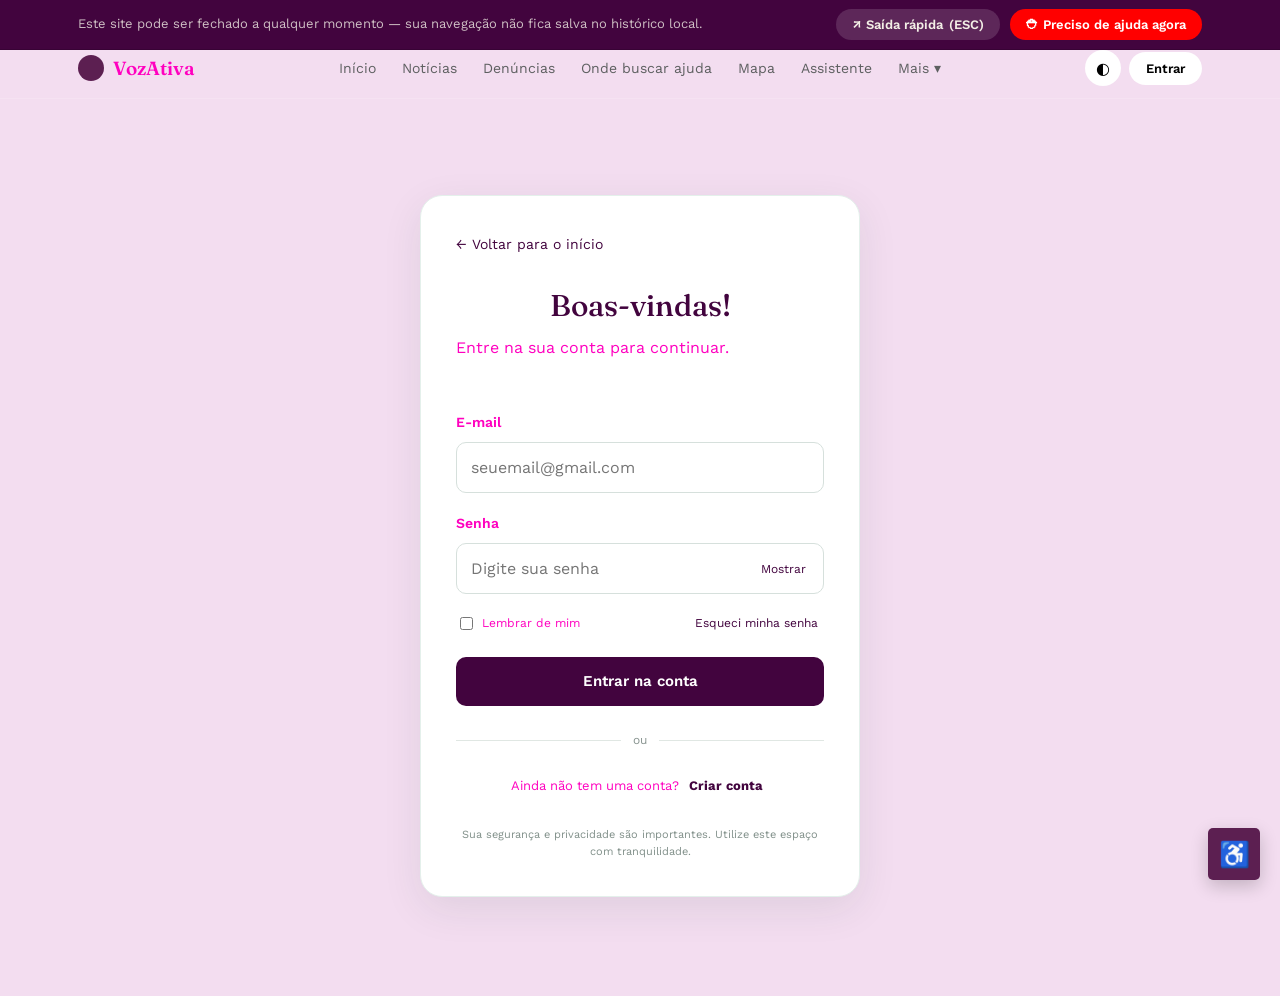
==== commit d304fd00: "meueueue tem banco de dados mas precisa arrumar os botoes" ====
--- a/index.html
+++ b/index.html
@@ -4,20 +4,8 @@
 <head>
     <meta charset="UTF-8">
 
-    <!-- Aplica o tema salvo ANTES da página desenhar qualquer coisa,
-         para não "piscar" no modo claro ao trocar de página. -->
-    <script>
-        (function () {
-            try {
-                var tema = localStorage.getItem('theme');
-                if (tema === 'dark' || tema === 'light') {
-                    document.documentElement.setAttribute('data-theme', tema);
-                }
-            } catch (e) {}
-        })();
-    </script>
-
     <meta name="viewport" content="width=device-width, initial-scale=1.0">
+    
 
     <title>VozAtiva — Rede de apoio contra a violência à mulher</title>
 
@@ -32,6 +20,17 @@
     <link rel="stylesheet" href="css/common.css">
     <link rel="stylesheet" href="css/index.css">
     <link rel="stylesheet" href="css/acessibilidade.css">
+
+         <script>
+            (function () {
+                try {
+                    var tema = localStorage.getItem('theme');
+                    if (tema === 'dark' || tema === 'light') {
+                        document.documentElement.setAttribute('data-theme', tema);
+                    }
+                } catch (e) {}
+            })();
+        </script>
 </head>
 
 
@@ -66,7 +65,7 @@
         </div>
 
         <!-- LINKS DO MENU -->
-        <div class="nav-links" id="navLinks">
+        
 
             <button type="button" data-page="home" onclick="navigateTo('home')">
                 Início
@@ -92,7 +91,7 @@
                 Assistente
             </button>
 
-            <!-- MAIS -->
+            <!-- MAIS --><div class="nav-links" id="navLinks">
             <div class="dropdown">
 
                 <button
@@ -327,7 +326,6 @@
         <section id="page-psicologico" class="page hidden">
 
             <div class="page-header">
-                <span class="eyebrow"> Apoio psicológico</span>
                 <h2>Cuidar da saúde emocional também é parte do caminho</h2>
                 <p>
                     Sair de uma situação de violência costuma envolver medo, culpa e
@@ -367,7 +365,6 @@
         <section id="page-faq" class="page hidden">
 
             <div class="page-header">
-                <span class="eyebrow">❓ Perguntas frequentes</span>
                 <h2>Dúvidas comuns</h2>
             </div>
 
@@ -380,9 +377,7 @@
         <section id="page-historias" class="page hidden">
 
             <div class="page-header">
-                <span class="eyebrow">📖 Histórias de superação</span>
-                <h2>Vozes de quem passou por isso</h2>
-                <p>Relatos fictícios, usados apenas como exemplo de conteúdo para o protótipo.</p>
+                <h2>Vozes de quem passou por isso:</h2>
             </div>
 
             <div class="grid grid-3 page-grid" id="storiesGrid"></div>
@@ -394,7 +389,6 @@
         <section id="page-contatos" class="page hidden">
 
             <div class="page-header">
-                <span class="eyebrow">📞 Contatos úteis</span>
                 <h2>Canais de apoio</h2>
             </div>
 
@@ -439,7 +433,6 @@
         <section id="page-materiais" class="page hidden">
         
             <div class="page-header">
-                <span class="eyebrow">📄 Materiais educativos</span>
                 <h2>Cartilhas e guias</h2>
                 <p>Materiais de apoio para entender direitos, redes de proteção e rotas de fuga seguras.</p>
             </div>
@@ -529,7 +522,6 @@
         <section id="page-estatisticas" class="page hidden">
 
             <div class="page-header">
-                <span class="eyebrow">📈 Estatísticas</span>
                 <h2>O cenário em números</h2>
                 <p>Números ilustrativos para fins de protótipo — substituir por dados oficiais na versão final.</p>
             </div>
@@ -566,7 +558,6 @@
         <section id="page-campanhas" class="page hidden">
 
             <div class="page-header">
-                <span class="eyebrow">📢 Campanhas</span>
                 <h2>Mobilização e conscientização</h2>
             </div>
 
@@ -712,7 +703,7 @@
             </div>
     
             <button 
-                id="btnCadastrar" 
+                id="btnCadastrar"
                 class="modal-close" 
                 type="button"
             >
--- a/css/common.css
+++ b/css/common.css
@@ -1623,4 +1623,78 @@
       grid-template-columns: 1fr !important;
       gap: 20px;
   }
-}+}
+
+/* =====================================
+   MENU HAMBÚRGUER
+===================================== */
+
+.menu-toggle {
+  display: none;
+  background: transparent;
+  border: none;
+  color: var(--ink);
+  font-size: 25px;
+  cursor: pointer;
+  padding: 5px 8px;
+}
+
+@media (max-width: 900px) {
+
+  .nav-inner {
+      position: relative;
+      flex-wrap: wrap;
+  }
+
+  .nav-right {
+      margin-left: auto;
+      display: flex;
+      align-items: center;
+      gap: 10px;
+  }
+
+  .menu-toggle {
+      display: block;
+  }
+
+  .nav-links {
+      display: none;
+      position: absolute;
+      top: 100%;
+      left: 0;
+      right: 0;
+      width: 100%;
+      background: var(--card);
+      border: 1px solid var(--line);
+      border-radius: 0 0 14px 14px;
+      padding: 15px;
+      flex-direction: column;
+      align-items: stretch;
+      gap: 5px;
+      z-index: 1000;
+      box-shadow: 0 10px 20px rgba(0,0,0,.08);
+  }
+
+  .nav-links.menu-aberto {
+      display: flex;
+  }
+
+  .nav-links > button,
+  .nav-links .mais-btn {
+      width: 100%;
+      text-align: left;
+      padding: 12px;
+  }
+
+  .nav-links .dropdown {
+      width: 100%;
+  }
+
+  .nav-links .dropdown-menu {
+      position: static;
+      width: 100%;
+      box-shadow: none;
+      margin-top: 5px;
+  }
+
+}
